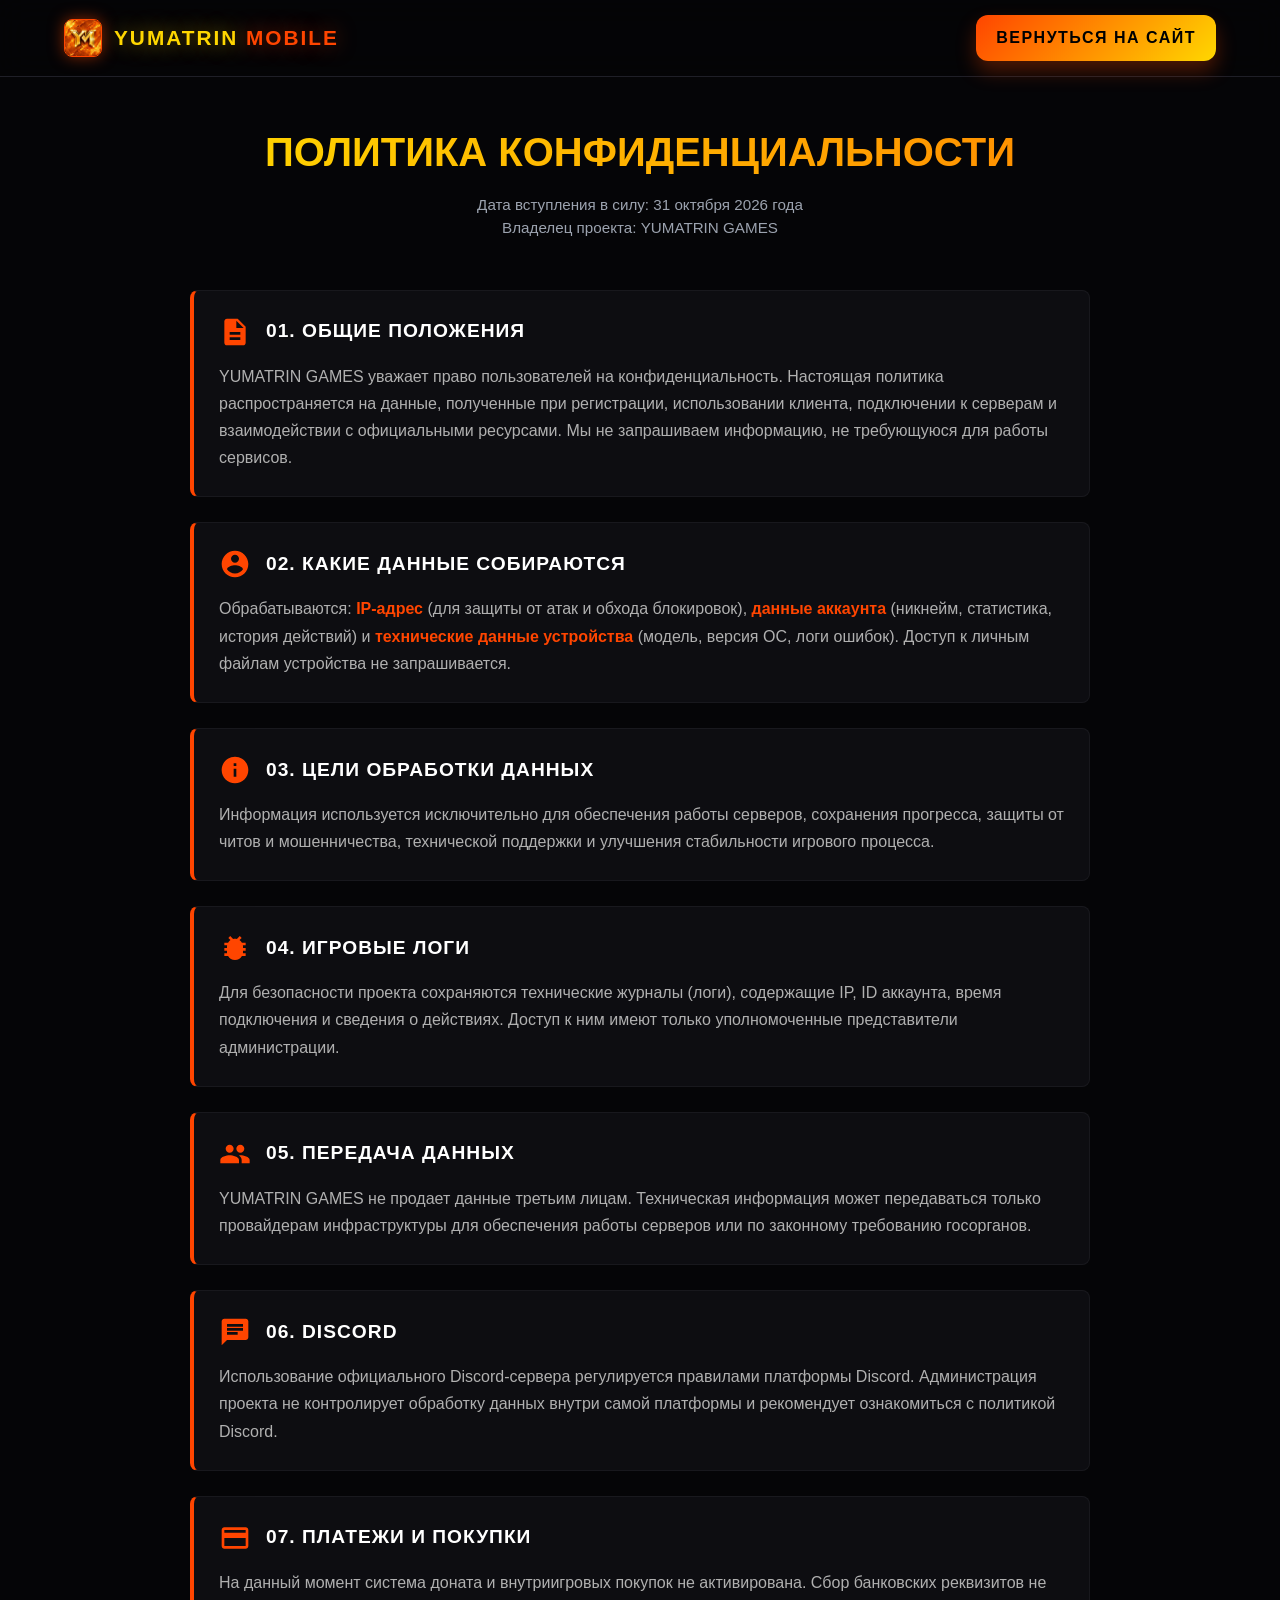
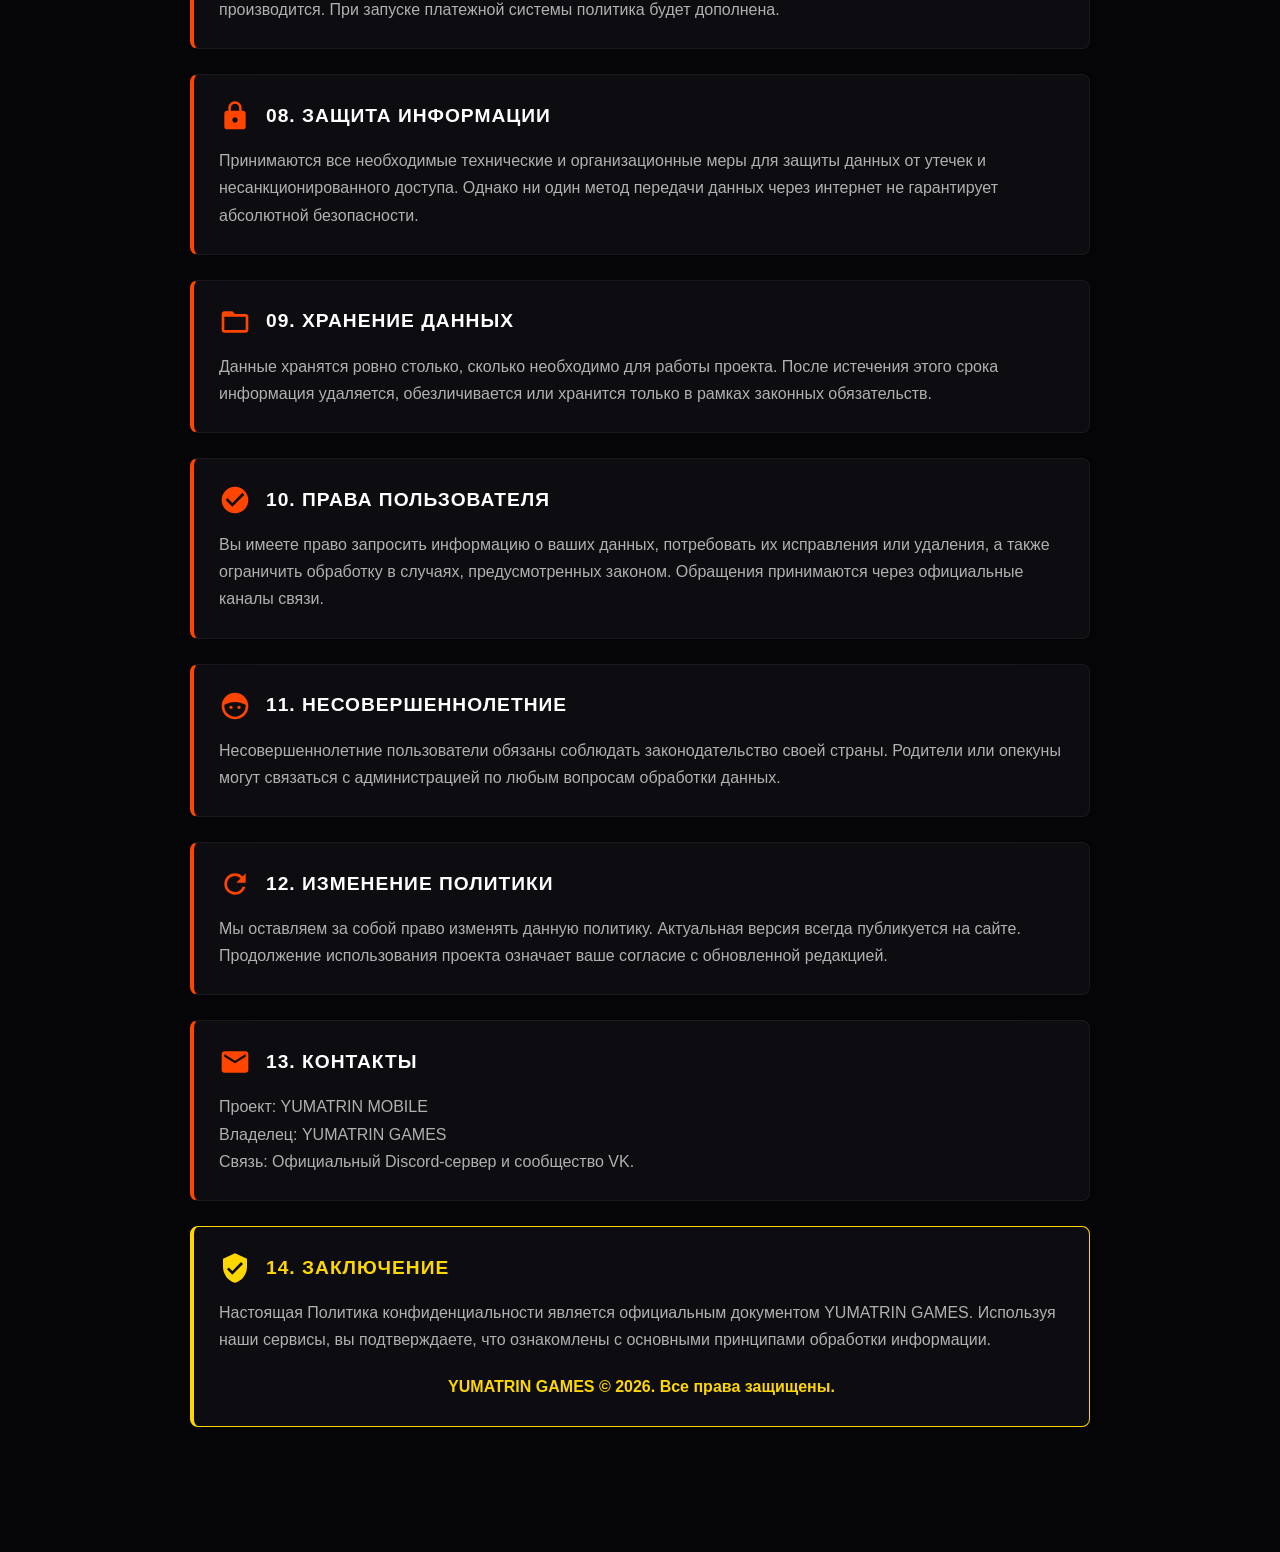
==== policy.html @ 92c10080 "Add files via upload" ====
<!DOCTYPE html>
<html lang="ru" translate="no">
<head>
    <meta charset="UTF-8">
    <meta name="viewport" content="width=device-width, initial-scale=1.0">
    <title>Политика конфиденциальности | YUMATRIN MOBILE</title>
    <link rel="stylesheet" href="style.css">
</head>
<body style="padding-top: 80px;"><header>
    <div class="header-left">
        <div class="logo-container">
            <img src="IMAGE/logo.jpg" alt="YM">
            <span><span class="title-yellow">YUMATRIN</span> <span class="title-orange">MOBILE</span></span>
        </div>
    </div>
    <a href="index.html" class="hero-btn primary" style="padding: 10px 20px; font-size: 1rem; text-decoration: none;">Вернуться на сайт</a>
</header>

<div class="policy-page">
    <div class="policy-container">
    <h1 class="policy-main-title">ПОЛИТИКА КОНФИДЕНЦИАЛЬНОСТИ</h1>
    <p class="policy-subtitle">Дата вступления в силу: 31 октября 2026 года<br>Владелец проекта: YUMATRIN GAMES</p>

<div class="policy-card hover-glow">
    <div class="policy-header">
        <svg viewBox="0 0 24 24"><path d="M14 2H6c-1.1 0-1.99.9-1.99 2L4 20c0 1.1.89 2 1.99 2H18c1.1 0 2-.9 2-2V8l-6-6zm2 16H8v-2h8v2zm0-4H8v-2h8v2zm-3-5V3.5L18.5 9H13z"/></svg>
        <h2>01. ОБЩИЕ ПОЛОЖЕНИЯ</h2>
    </div>
    <p>YUMATRIN GAMES уважает право пользователей на конфиденциальность. Настоящая политика распространяется на данные, полученные при регистрации, использовании клиента, подключении к серверам и взаимодействии с официальными ресурсами. Мы не запрашиваем информацию, не требующуюся для работы сервисов.</p>
</div>

<div class="policy-card hover-glow">
    <div class="policy-header">
        <svg viewBox="0 0 24 24"><path d="M12 2C6.48 2 2 6.48 2 12s4.48 10 10 10 10-4.48 10-10S17.52 2 12 2zm0 3c1.66 0 3 1.34 3 3s-1.34 3-3 3-3-1.34-3-3 1.34-3 3-3zm0 14.2c-2.5 0-4.71-1.28-6-3.22.03-1.99 4-3.08 6-3.08 1.99 0 5.97 1.09 6 3.08-1.29 1.94-3.5 3.22-6 3.22z"/></svg>
        <h2>02. КАКИЕ ДАННЫЕ СОБИРАЮТСЯ</h2>
    </div>
    <p>Обрабатываются: <b>IP-адрес</b> (для защиты от атак и обхода блокировок), <b>данные аккаунта</b> (никнейм, статистика, история действий) и <b>технические данные устройства</b> (модель, версия ОС, логи ошибок). Доступ к личным файлам устройства не запрашивается.</p>
</div>

<div class="policy-card hover-glow">
    <div class="policy-header">
        <svg viewBox="0 0 24 24"><path d="M12 2C6.48 2 2 6.48 2 12s4.48 10 10 10 10-4.48 10-10S17.52 2 12 2zm1 15h-2v-6h2v6zm0-8h-2V7h2v2z"/></svg>
        <h2>03. ЦЕЛИ ОБРАБОТКИ ДАННЫХ</h2>
    </div>
    <p>Информация используется исключительно для обеспечения работы серверов, сохранения прогресса, защиты от читов и мошенничества, технической поддержки и улучшения стабильности игрового процесса.</p>
</div>

<div class="policy-card hover-glow">
    <div class="policy-header">
        <svg viewBox="0 0 24 24"><path d="M20 8h-2.81c-.45-.78-1.07-1.45-1.82-1.96L17 4.41 15.59 3l-2.17 2.17C12.96 5.06 12.49 5 12 5c-.49 0-.96.06-1.41.17L8.41 3 7 4.41l1.62 1.63C7.88 6.55 7.26 7.22 6.81 8H4v2h2.09c-.05.33-.09.66-.09 1v1H4v2h2v1c0 .34.04.67.09 1H4v2h2.81c1.04 1.79 2.97 3 5.19 3s4.15-1.21 5.19-3H20v-2h-2.09c.05-.33.09-.66.09-1v-1h2v-2h-2v-1c0-.34-.04-.67-.09-1H20V8z"/></svg>
        <h2>04. ИГРОВЫЕ ЛОГИ</h2>
    </div>
    <p>Для безопасности проекта сохраняются технические журналы (логи), содержащие IP, ID аккаунта, время подключения и сведения о действиях. Доступ к ним имеют только уполномоченные представители администрации.</p>
</div>

<div class="policy-card hover-glow">
    <div class="policy-header">
        <svg viewBox="0 0 24 24"><path d="M16 11c1.66 0 2.99-1.34 2.99-3S17.66 5 16 5c-1.66 0-3 1.34-3 3s1.34 3 3 3zm-8 0c1.66 0 2.99-1.34 2.99-3S9.66 5 8 5C6.34 5 5 6.34 5 8s1.34 3 3 3zm0 2c-2.33 0-7 1.17-7 3.5V19h14v-2.5c0-2.33-4.67-3.5-7-3.5zm8 0c-.29 0-.62.02-.97.05 1.16.84 1.97 1.97 1.97 3.45V19h6v-2.5c0-2.33-4.67-3.5-7-3.5z"/></svg>
        <h2>05. ПЕРЕДАЧА ДАННЫХ</h2>
    </div>
    <p>YUMATRIN GAMES не продает данные третьим лицам. Техническая информация может передаваться только провайдерам инфраструктуры для обеспечения работы серверов или по законному требованию госорганов.</p>
</div>

<div class="policy-card hover-glow">
    <div class="policy-header">
        <svg viewBox="0 0 24 24"><path d="M20 2H4c-1.1 0-1.99.9-1.99 2L2 22l4-4h14c1.1 0 2-.9 2-2V4c0-1.1-.9-2-2-2zM6 9h12v2H6V9zm8 5H6v-2h8v2zm4-6H6V6h12v2z"/></svg>
        <h2>06. DISCORD</h2>
    </div>
    <p>Использование официального Discord-сервера регулируется правилами платформы Discord. Администрация проекта не контролирует обработку данных внутри самой платформы и рекомендует ознакомиться с политикой Discord.</p>
</div>

<div class="policy-card hover-glow">
    <div class="policy-header">
        <svg viewBox="0 0 24 24"><path d="M20 4H4c-1.11 0-1.99.89-1.99 2L2 18c0 1.11.89 2 2 2h16c1.11 0 2-.89 2-2V6c0-1.11-.89-2-2-2zm0 14H4v-6h16v6zm0-10H4V6h16v2z"/></svg>
        <h2>07. ПЛАТЕЖИ И ПОКУПКИ</h2>
    </div>
    <p>На данный момент система доната и внутриигровых покупок не активирована. Сбор банковских реквизитов не производится. При запуске платежной системы политика будет дополнена.</p>
</div>

<div class="policy-card hover-glow">
    <div class="policy-header">
        <svg viewBox="0 0 24 24"><path d="M18 8h-1V6c0-2.76-2.24-5-5-5S7 3.24 7 6v2H6c-1.1 0-2 .9-2 2v10c0 1.1.9 2 2 2h12c1.1 0 2-.9 2-2V10c0-1.1-.9-2-2-2zm-6 9c-1.1 0-2-.9-2-2s.9-2 2-2 2 .9 2 2-.9 2-2 2zm3.1-9H8.9V6c0-1.71 1.39-3.1 3.1-3.1 1.71 0 3.1 1.39 3.1 3.1v2z"/></svg>
        <h2>08. ЗАЩИТА ИНФОРМАЦИИ</h2>
    </div>
    <p>Принимаются все необходимые технические и организационные меры для защиты данных от утечек и несанкционированного доступа. Однако ни один метод передачи данных через интернет не гарантирует абсолютной безопасности.</p>
</div>

<div class="policy-card hover-glow">
    <div class="policy-header">
        <svg viewBox="0 0 24 24"><path d="M20 6h-8l-2-2H4c-1.1 0-1.99.9-1.99 2L2 18c0 1.1.9 2 2 2h16c1.1 0 2-.9 2-2V8c0-1.1-.9-2-2-2zm0 12H4V8h16v10z"/></svg>
        <h2>09. ХРАНЕНИЕ ДАННЫХ</h2>
    </div>
    <p>Данные хранятся ровно столько, сколько необходимо для работы проекта. После истечения этого срока информация удаляется, обезличивается или хранится только в рамках законных обязательств.</p>
</div>

<div class="policy-card hover-glow">
    <div class="policy-header">
        <svg viewBox="0 0 24 24"><path d="M12 2C6.48 2 2 6.48 2 12s4.48 10 10 10 10-4.48 10-10S17.52 2 12 2zm-2 15l-5-5 1.41-1.41L10 14.17l7.59-7.59L19 8l-9 9z"/></svg>
        <h2>10. ПРАВА ПОЛЬЗОВАТЕЛЯ</h2>
    </div>
    <p>Вы имеете право запросить информацию о ваших данных, потребовать их исправления или удаления, а также ограничить обработку в случаях, предусмотренных законом. Обращения принимаются через официальные каналы связи.</p>
</div>

<div class="policy-card hover-glow">
    <div class="policy-header">
        <svg viewBox="0 0 24 24"><path d="M9 11.75c-.69 0-1.25.56-1.25 1.25s.56 1.25 1.25 1.25 1.25-.56 1.25-1.25-.56-1.25-1.25-1.25zm6 0c-.69 0-1.25.56-1.25 1.25s.56 1.25 1.25 1.25 1.25-.56 1.25-1.25-.56-1.25-1.25-1.25zM12 2C6.48 2 2 6.48 2 12s4.48 10 10 10 10-4.48 10-10S17.52 2 12 2zm0 18c-4.41 0-8-3.59-8-8 0-.29.02-.58.05-.86C6.36 9.99 9.15 9 12 9s5.64.99 7.95 2.14c.03.28.05.57.05.86 0 4.41-3.59 8-8 8z"/></svg>
        <h2>11. НЕСОВЕРШЕННОЛЕТНИЕ</h2>
    </div>
    <p>Несовершеннолетние пользователи обязаны соблюдать законодательство своей страны. Родители или опекуны могут связаться с администрацией по любым вопросам обработки данных.</p>
</div>

<div class="policy-card hover-glow">
    <div class="policy-header">
        <svg viewBox="0 0 24 24"><path d="M17.65 6.35C16.2 4.9 14.21 4 12 4c-4.42 0-7.99 3.58-7.99 8s3.57 8 7.99 8c3.73 0 6.84-2.55 7.73-6h-2.08c-.82 2.33-3.04 4-5.65 4-3.31 0-6-2.69-6-6s2.69-6 6-6c1.66 0 3.14.69 4.22 1.78L13 11h7V4l-2.35 2.35z"/></svg>
        <h2>12. ИЗМЕНЕНИЕ ПОЛИТИКИ</h2>
    </div>
    <p>Мы оставляем за собой право изменять данную политику. Актуальная версия всегда публикуется на сайте. Продолжение использования проекта означает ваше согласие с обновленной редакцией.</p>
</div>

<div class="policy-card hover-glow">
    <div class="policy-header">
        <svg viewBox="0 0 24 24"><path d="M20 4H4c-1.1 0-1.99.9-1.99 2L2 18c0 1.1.9 2 2 2h16c1.1 0 2-.9 2-2V6c0-1.1-.9-2-2-2zm0 4l-8 5-8-5V6l8 5 8-5v2z"/></svg>
        <h2>13. КОНТАКТЫ</h2>
    </div>
    <p>Проект: YUMATRIN MOBILE<br>Владелец: YUMATRIN GAMES<br>Связь: Официальный Discord-сервер и сообщество VK.</p>
</div>

<div class="policy-card hover-glow" style="border-color: var(--gold);">
    <div class="policy-header">
        <svg viewBox="0 0 24 24" style="fill: var(--gold);"><path d="M12 1L3 5v6c0 5.55 3.84 10.74 9 12 5.16-1.26 9-6.45 9-12V5l-9-4zm-2 16l-4-4 1.41-1.41L10 14.17l6.59-6.59L18 9l-8 8z"/></svg>
        <h2 style="color: var(--gold);">14. ЗАКЛЮЧЕНИЕ</h2>
    </div>
    <p>Настоящая Политика конфиденциальности является официальным документом YUMATRIN GAMES. Используя наши сервисы, вы подтверждаете, что ознакомлены с основными принципами обработки информации.</p>
    <p style="text-align: center; margin-top: 20px; font-weight: bold; color: var(--gold);">YUMATRIN GAMES © 2026. Все права защищены.</p>
</div>
</div></div>

<script src="script.js"></script>
</body>
</html>
---- style.css ----
:root {
    --bg: #050507; --bg-card: #0e0e13; --text: #ffffff; --text-muted: #9ca3af;
    --accent: #ff4500; --gold: #ffd700; --border: #1f1f27;
    --c-gov: #ffea00; --c-fsb: #b0bec5; --c-mvd: #2979ff; --c-vch: #4caf50;
    --c-mz: #ff1744; --c-smi: #ff9100; --c-malina: #f50057; --c-kurgan: #00e676;
    --c-talnov: #00b0ff; --c-sormovo: #5c6bc0; --c-estate-apt: #00e5ff;
    --c-estate-eco: #00e676; --c-estate-mid: #ff9100; --c-estate-elite: #ff1744;
    --c-trans-eco: #00e676; --c-trans-mid: #ff9100; --c-trans-premium: #ff1744;
    --c-biz: #00bcd4;
}

*{ margin: 0; padding: 0; box-sizing: border-box; font-family: 'Segoe UI', Arial, sans-serif; scroll-behavior: smooth; user-select: none; -webkit-touch-callout: none; }

body {
    background-color: var(--bg);
    color: var(--text);
    line-height: 1.6;
    overflow-x: hidden;
    background-image: linear-gradient(rgba(5, 5, 7, 0.6), rgba(5, 5, 7, 0.85)), url('IMAGE/bg-main.jpg');
    background-size: cover;
    background-position: center;
    background-attachment: fixed;
    background-repeat: no-repeat;
    min-height: 100vh;
}

/* --- ЭФФЕКТЫ --- */
#effects-container { position: fixed; top: 0; left: 0; width: 100%; height: 100%; pointer-events: none; z-index: -1; overflow: hidden; }
.falling-leaf { position: absolute; color: #d35400; font-size: 20px; opacity: 0; animation: fall linear forwards; }
.fire-spark { position: absolute; width: 4px; height: 4px; background: #ff4500; border-radius: 50%; box-shadow: 0 0 10px #ff4500, 0 0 20px #ff8c00; opacity: 0; animation: spark-rise linear forwards; }
.twinkling-star { position: absolute; width: 2px; height: 2px; background: #ffd700; border-radius: 50%; box-shadow: 0 0 8px #ffd700; opacity: 0; animation: twinkle ease-in-out infinite; }

@keyframes fall { 0% { transform: translateY(-10vh) rotate(0deg); opacity: 0; } 10% { opacity: 0.8; } 90% { opacity: 0.8; } 100% { transform: translateY(110vh) rotate(360deg); opacity: 0; } }
@keyframes spark-rise { 0% { transform: translateY(0) scale(1); opacity: 0; } 20% { opacity: 1; } 100% { transform: translateY(-100px) scale(0); opacity: 0; } }
@keyframes twinkle { 0%, 100% { opacity: 0; transform: scale(0.5); } 50% { opacity: 1; transform: scale(1.5); } }

/* --- ШАПКА --- */
header { position: fixed; top: 0; width: 100%; padding: 15px 5%; display: flex; justify-content: space-between; align-items: center; background: rgba(5, 5, 7, 0.85); backdrop-filter: blur(15px); border-bottom: 1px solid var(--border); z-index: 1000; }
.header-left { display: flex; align-items: center; gap: 20px; }
.burger-menu { cursor: pointer; display: flex; flex-direction: column; gap: 6px; z-index: 1001; padding: 12px; background: rgba(255,255,255,0.03); border-radius: 8px; border: 1px solid transparent; transition: all 0.4s ease; }
.burger-menu:hover { background: rgba(255, 215, 0, 0.1); border-color: var(--gold); box-shadow: 0 0 15px rgba(255,215,0,0.3); }
.burger-menu span { display: block; width: 28px; height: 3px; background: linear-gradient(90deg, var(--gold), var(--accent)); border-radius: 3px; transition: 0.4s ease; box-shadow: 0 0 8px rgba(255, 215, 0, 0.5); }
.burger-menu:hover span { background: #fff; box-shadow: 0 0 12px var(--gold); transform: scaleX(1.1); }
.logo-container { display: flex; align-items: center; gap: 12px; font-size: 1.3rem; font-weight: 900; letter-spacing: 2px; text-transform: uppercase; text-decoration: none; }
.logo-container img { width: 38px; height: 38px; border-radius: 8px; border: 1px solid var(--accent); box-shadow: 0 0 15px rgba(255, 69, 0, 0.5); object-fit: cover; }
.title-yellow { color: var(--gold); text-shadow: 0 0 20px rgba(255, 215, 0, 0.5); }
.title-orange { color: var(--accent); text-shadow: 0 0 20px rgba(255, 69, 0, 0.5); }

/* --- БОКОВОЕ МЕНЮ --- */
.nav-menu { position: fixed; top: 0; left: -320px; width: 320px; height: 100vh; background: #08080b; border-right: 1px solid var(--border); display: flex; flex-direction: column; padding: 100px 30px; gap: 15px; transition: left 0.4s cubic-bezier(0.4, 0, 0.2, 1); z-index: 999; box-shadow: 10px 0 50px rgba(0,0,0,0.9); }
.nav-menu.active { left: 0; }
.nav-menu a { color: var(--text); text-decoration: none; font-size: 1.1rem; font-weight: 600; transition: all 0.3s ease; display: block; padding: 15px 20px; border-radius: 10px; border: 1px solid var(--border); text-transform: uppercase; letter-spacing: 1px; cursor: pointer; background: rgba(255,255,255,0.02); position: relative; overflow: hidden; }
.nav-menu a:nth-child(1):hover { color: #000; background: var(--gold); border-color: var(--gold); box-shadow: 0 5px 15px rgba(255, 215, 0, 0.3); transform: translateX(5px); }
.nav-menu a:nth-child(2):hover { color: #000; background: #00d2ff; border-color: #00d2ff; box-shadow: 0 5px 15px rgba(0, 210, 255, 0.3); transform: translateX(5px); }
.nav-menu a:nth-child(3):hover { color: #000; background: #00e676; border-color: #00e676; box-shadow: 0 5px 15px rgba(0, 230, 118, 0.3); transform: translateX(5px); }
.menu-donate-btn { display: flex !important; align-items: center; justify-content: space-between; border-left: 3px solid var(--gold) !important; background: linear-gradient(90deg, rgba(255,215,0,0.05) 0%, rgba(255,255,255,0.02) 100%) !important; }
.nav-menu a:nth-child(4):hover { color: #fff; background: rgba(255, 215, 0, 0.15); border-color: var(--gold); box-shadow: 0 0 20px rgba(255, 215, 0, 0.4); transform: translateX(5px); }
.menu-x2-badge { background: linear-gradient(45deg, #ff0055, #ff4500); color: #fff; font-size: 0.75rem; font-weight: 900; padding: 4px 10px; border-radius: 6px; letter-spacing: 1px; box-shadow: 0 0 10px rgba(255,0,85,0.5); animation: pulseBadge 2s infinite; }
.nav-menu a:nth-child(5):hover { color: #000; background: #ff9100; border-color: #ff9100; box-shadow: 0 5px 15px rgba(255, 145, 0, 0.3); transform: translateX(5px); }
.nav-menu a:nth-child(6):hover { color: #fff; background: #ff0055; border-color: #ff0055; box-shadow: 0 0 20px rgba(255, 0, 85, 0.5); transform: translateX(5px); }

/* --- ГЛАВНЫЙ ЭКРАН --- */
.hero { min-height: 100vh; display: flex; flex-direction: column; justify-content: center; align-items: center; text-align: center; padding: 120px 20px 60px; position: relative; background: radial-gradient(circle at 50% 50%, rgba(255, 69, 0, 0.15) 0%, transparent 60%); animation: bgPulse 10s infinite alternate; }
.hero h1 { font-size: 5rem; font-weight: 900; text-transform: uppercase; letter-spacing: 4px; margin-bottom: 20px; line-height: 1.1; animation: fadeInDown 1s ease-out; }
.hero-buttons { display: flex; gap: 25px; margin-top: 30px; animation: fadeInUp 1s ease-out 0.3s both; position: relative; z-index: 10; }
.hero-btn { padding: 18px 50px; font-size: 1.2rem; font-weight: 900; border-radius: 12px; text-decoration: none; transition: all 0.4s cubic-bezier(0.175, 0.885, 0.32, 1.275); cursor: pointer; border: none; text-transform: uppercase; letter-spacing: 1.5px; position: relative; overflow: hidden; }
.hero-btn::before { content: ''; position: absolute; top: 0; left: -100%; width: 50%; height: 100%; background: linear-gradient(to right, rgba(255,255,255,0) 0%, rgba(255,255,255,0.3) 50%, rgba(255,255,255,0) 100%); transform: skewX(-25deg); transition: 0.7s; }
.hero-btn:hover::before { left: 150%; }
.hero-btn.primary { background: linear-gradient(135deg, var(--accent), var(--gold)); color: #000; box-shadow: 0 10px 20px rgba(255, 69, 0, 0.3); }
.hero-btn.primary:hover { transform: translateY(-5px) scale(1.05); box-shadow: 0 15px 30px rgba(255, 69, 0, 0.5); color: #fff; }
.hero-btn.secondary { background: rgba(255,255,255,0.03); color: #fff; border: 2px solid rgba(255,255,255,0.1); }
.hero-btn.secondary:hover { border-color: var(--gold); color: var(--gold); transform: translateY(-5px) scale(1.05); }

/* --- СЕКЦИИ --- */
.section-title { font-size: 2.5rem; margin-bottom: 10px; text-transform: uppercase; font-weight: 900; letter-spacing: 2px; text-align: center; }
.section-subtitle { color: var(--text-muted); margin-bottom: 50px; font-size: 1.1rem; text-align: center; }
.servers-section { padding: 80px 20px; background: #08080a; }
.servers-grid { display: flex; justify-content: center; max-width: 1000px; margin: 0 auto; }
.server-card { background: linear-gradient(180deg, rgba(14,14,19,1) 0%, rgba(20,10,5,1) 100%); border: 1px solid rgba(255, 69, 0, 0.3); padding: 40px; border-radius: 20px; width: 100%; max-width: 500px; position: relative; transition: 0.4s ease; box-shadow: 0 0 30px rgba(255, 69, 0, 0.1) inset, 0 15px 40px rgba(0,0,0,0.5); }
.server-card::after { content: ""; position: absolute; top: -2px; left: -2px; right: -2px; bottom: -2px; background: linear-gradient(45deg, transparent, var(--accent), var(--gold), transparent); z-index: -1; border-radius: 22px; opacity: 0.3; animation: borderGlow 4s linear infinite; background-size: 200% 200%; }
.server-card:hover { transform: translateY(-10px) scale(1.02); box-shadow: 0 25px 60px rgba(255, 69, 0, 0.3); border-color: var(--gold); }
.server-name { font-size: 1.5rem; font-weight: 900; margin-bottom: 25px; color: var(--text); display: flex; justify-content: space-between; align-items: center; }
.server-name span { font-size: 0.8rem; color: #ff4500; background: rgba(255,69,0,0.15); padding: 6px 15px; border-radius: 20px; border: 1px solid rgba(255,69,0,0.5); letter-spacing: 1px; font-weight: 900; text-transform: uppercase; animation: pulseText 2s infinite; }
.server-bar-bg { width: 100%; height: 12px; background: #000; border-radius: 6px; margin-bottom: 15px; border: 1px solid #222; overflow: hidden; position: relative; box-shadow: inset 0 2px 5px rgba(0,0,0,0.8); }
.server-bar-fill { height: 100%; background: linear-gradient(90deg, #ff4500, #ffd700); border-radius: 6px; box-shadow: 0 0 10px rgba(255, 215, 0, 0.5); animation: loadingBar 2.5s linear infinite; }
.server-status { display: flex; justify-content: space-between; font-size: 0.95rem; font-weight: bold; color: var(--text-muted); margin-bottom: 25px; }
.server-note { font-size: 0.95rem; color: #d1d5db; border-top: 1px solid var(--border); padding-top: 25px; text-align: center; line-height: 1.8; }
.btn-register { display: block; width: 100%; padding: 15px; margin-top: 20px; background: transparent; color: var(--gold); font-weight: 900; text-transform: uppercase; letter-spacing: 2px; border: 2px solid var(--gold); border-radius: 10px; cursor: pointer; transition: 0.4s ease; position: relative; overflow: hidden; z-index: 1; }
.btn-register::before { content: ''; position: absolute; top: 0; left: -100%; width: 100%; height: 100%; background: linear-gradient(90deg, transparent, rgba(255,215,0,0.4), transparent); transition: 0.5s; z-index: -1; }
.btn-register:hover::before { left: 100%; }
.btn-register:hover { background: var(--gold); color: #000; box-shadow: 0 0 30px rgba(255,215,0,0.6); transform: translateY(-2px) scale(1.02); }
.btn-register:active { transform: translateY(2px) scale(0.98); }

.download-section { padding: 80px 20px; background: var(--bg); }
.platforms-grid { display: grid; grid-template-columns: repeat(3, 1fr); gap: 20px; max-width: 1100px; margin: 0 auto; }
.platform-card { background: var(--bg-card); border: 1px solid var(--border); border-radius: 18px; padding: 30px 25px; cursor: pointer; transition: all 0.4s cubic-bezier(0.175, 0.885, 0.32, 1.275); display: flex; align-items: center; gap: 20px; position: relative; overflow: hidden; box-shadow: 0 10px 20px rgba(0,0,0,0.2); }
.platform-card::before { content: ''; position: absolute; top: 0; left: -150%; width: 50%; height: 100%; background: linear-gradient(to right, rgba(255,255,255,0) 0%, rgba(255,255,255,0.15) 50%, rgba(255,255,255,0) 100%); transform: skewX(-25deg); transition: 0.7s; z-index: 0; }
.platform-card:hover::before { left: 150%; }
.platform-card:hover { transform: translateY(-8px) scale(1.03); background: #15151a; }
.platform-card img { transition: all 0.4s cubic-bezier(0.175, 0.885, 0.32, 1.275); z-index: 1; }
.platform-text { z-index: 1; }
.platform-name { font-size: 1.3rem; font-weight: 900; letter-spacing: 1px; transition: 0.3s; }
.platform-desc { font-size: 0.85rem; color: var(--text-muted); transition: 0.3s; }
.platform-card.google-play:hover { border-color: #ff3b30; box-shadow: 0 15px 35px rgba(255, 59, 48, 0.4), inset 0 0 15px rgba(255, 59, 48, 0.1); }
.platform-card.google-play:hover img { transform: scale(1.2) rotate(-10deg); filter: drop-shadow(0 0 15px #ff3b30); }
.platform-card.google-play:hover .platform-name { color: #ff3b30; }
.platform-card.google-play:hover .platform-desc { color: #ff8a80; }
.platform-card.android:hover { border-color: #3DDC84; box-shadow: 0 15px 35px rgba(61, 220, 132, 0.4), inset 0 0 15px rgba(61, 220, 132, 0.1); }
.platform-card.android:hover img { transform: scale(1.2) rotate(10deg); filter: drop-shadow(0 0 15px #3DDC84); }
.platform-card.android:hover .platform-name { color: #3DDC84; }
.platform-card.android:hover .platform-desc { color: #a5d6a7; }
.platform-card.apple:hover { border-color: #ffffff; box-shadow: 0 15px 35px rgba(255, 255, 255, 0.3), inset 0 0 15px rgba(255, 255, 255, 0.1); }
.platform-card.apple:hover img { transform: scale(1.2) rotate(-10deg); filter: drop-shadow(0 0 15px #ffffff); }
.platform-card.apple:hover .platform-name { color: #ffffff; }
.platform-card.apple:hover .platform-desc { color: #e0e0e0; }
.platform-card.rustore:hover { border-color: #0077FF; box-shadow: 0 15px 35px rgba(0, 119, 255, 0.4), inset 0 0 15px rgba(0, 119, 255, 0.1); }
.platform-card.rustore:hover img { transform: scale(1.2) rotate(10deg); filter: drop-shadow(0 0 15px #0077FF); }
.platform-card.rustore:hover .platform-name { color: #0077FF; }
.platform-card.rustore:hover .platform-desc { color: #82b1ff; }
.platform-card.windows:hover { border-color: #00A4EF; box-shadow: 0 15px 35px rgba(0, 164, 239, 0.4), inset 0 0 15px rgba(0, 164, 239, 0.1); }
.platform-card.windows:hover img { transform: scale(1.2) rotate(-10deg); filter: drop-shadow(0 0 15px #00A4EF); }
.platform-card.windows:hover .platform-name { color: #00A4EF; }
.platform-card.windows:hover .platform-desc { color: #80d8ff; }
.platform-card.macos:hover { border-color: #ffffff; box-shadow: 0 15px 35px rgba(255, 255, 255, 0.3), inset 0 0 15px rgba(255, 255, 255, 0.1); }
.platform-card.macos:hover img { transform: scale(1.2) rotate(-10deg); filter: drop-shadow(0 0 15px #ffffff); }
.platform-card.macos:hover .platform-name { color: #ffffff; }
.platform-card.macos:hover .platform-desc { color: #e0e0e0; }

.socials-wrapper { padding: 80px 20px; background: #08080a; max-width: 1200px; margin: 0 auto; }
.social-group h3 { font-size: 1.4rem; margin-bottom: 25px; text-align: center; color: var(--text-muted); text-transform: uppercase; letter-spacing: 2px; font-weight: 700; }
.social-grid { display: flex; justify-content: center; gap: 20px; flex-wrap: wrap; }
.social-card { background: var(--bg-card); border: 1px solid var(--border); padding: 15px 25px; border-radius: 50px; display: flex; align-items: center; gap: 15px; text-decoration: none; color: var(--text); font-weight: 700; font-size: 1.05rem; transition: all 0.4s cubic-bezier(0.175, 0.885, 0.32, 1.275); min-width: 180px; justify-content: center; box-shadow: 0 5px 15px rgba(0,0,0,0.3); }
.social-card svg { width: 24px; height: 24px; fill: currentColor; transition: all 0.4s ease; background: rgba(255,255,255,0.1); border-radius: 50%; padding: 8px; box-sizing: content-box; }
.social-card:hover { transform: translateY(-10px) scale(1.05); background: #15151a; box-shadow: 0 15px 30px rgba(0, 0, 0, 0.5); }
.social-card.yt:hover { border-color: #ff0000; color: #ff0000; box-shadow: 0 15px 30px rgba(255, 0, 0, 0.4); }
.social-card.yt:hover svg { background: #ff0000; fill: #fff; transform: rotate(15deg) scale(1.1); }
.social-card.tt:hover { border-color: #00f2fe; color: #00f2fe; box-shadow: 0 15px 30px rgba(0, 242, 254, 0.4); }
.social-card.tt:hover svg { background: #00f2fe; fill: #000; transform: rotate(-15deg) scale(1.1); }
.social-card.ds:hover { border-color: #5865F2; color: #5865F2; box-shadow: 0 15px 30px rgba(88, 101, 242, 0.4); }
.social-card.ds:hover svg { background: #5865F2; fill: #fff; transform: rotate(15deg) scale(1.1); }
.social-card.vk:hover { border-color: #0077FF; color: #0077FF; box-shadow: 0 15px 30px rgba(0, 119, 255, 0.4); }
.social-card.vk:hover svg { background: #0077FF; fill: #fff; transform: rotate(-15deg) scale(1.1); }
.social-card.tg:hover { border-color: #229ED9; color: #229ED9; box-shadow: 0 15px 30px rgba(34, 158, 217, 0.4); }
.social-card.tg:hover svg { background: #229ED9; fill: #fff; transform: rotate(15deg) scale(1.1); }

footer { background: #030304; padding: 80px 20px 30px; border-top: 1px solid var(--border); position: relative; }
footer::before { content: ""; position: absolute; top: 0; left: 0; width: 100%; height: 2px; background: linear-gradient(90deg, transparent, var(--accent), var(--gold), transparent); opacity: 0.5; }
.footer-container { max-width: 1200px; margin: 0 auto; display: grid; grid-template-columns: 2fr 1fr 1fr; gap: 50px; margin-bottom: 50px; }
.footer-col-main { display: flex; flex-direction: column; gap: 15px; }
.footer-col-main .logo-container { justify-content: flex-start; margin-bottom: 10px; animation: float-footer 4s ease-in-out infinite; }
.footer-col-main p { color: #d1d5db; font-size: 1.05rem; line-height: 1.8; max-width: 350px; font-weight: 600; background: linear-gradient(90deg, #9ca3af, #ffffff, #ffd700, #ff4500, #9ca3af); background-size: 300% 100%; -webkit-background-clip: text; -webkit-text-fill-color: transparent; animation: textShimmer 4s linear infinite, float 5s ease-in-out infinite; }
.footer-col h4 { color: var(--text); font-size: 1.1rem; text-transform: uppercase; letter-spacing: 1.5px; margin-bottom: 25px; font-weight: 800; padding-bottom: 10px; display: inline-block; animation: text-glow 3s infinite alternate; }
.footer-col a { display: block; color: var(--text-muted); text-decoration: none; font-size: 0.95rem; padding: 12px 20px; margin-bottom: 12px; border-radius: 8px; border: 1px solid var(--border); transition: all 0.4s ease; cursor: pointer; background: rgba(255,255,255,0.02); position: relative; overflow: hidden; }
.footer-col a::before { content: ''; position: absolute; top: 0; left: -100%; width: 50%; height: 100%; background: linear-gradient(to right, transparent, rgba(255,255,255,0.1), transparent); transform: skewX(-25deg); transition: 0.5s; }
.footer-col a:hover::before { left: 150%; }
.footer-col a:nth-child(2):hover { color: #000; background: var(--gold); border-color: var(--gold); box-shadow: 0 5px 15px rgba(255,215,0,0.4); transform: translateX(10px); }
.footer-col a:nth-child(3):hover { color: #000; background: #00d2ff; border-color: #00d2ff; box-shadow: 0 5px 15px rgba(0,210,255,0.4); transform: translateX(10px); }
.footer-col a:nth-child(4):hover { color: #fff; background: #b620e0; border-color: #b620e0; box-shadow: 0 5px 15px rgba(182,32,224,0.4); transform: translateX(10px); }
.footer-col:last-of-type a:nth-child(2):hover { color: #fff; background: #5c6bc0; border-color: #5c6bc0; box-shadow: 0 5px 15px rgba(92,107,192,0.4); transform: translateX(10px); }
.footer-col:last-of-type a:nth-child(3):hover { color: #000; background: #00e676; border-color: #00e676; box-shadow: 0 5px 15px rgba(0,230,118,0.4); transform: translateX(10px); }
.copyright { text-align: center; color: #555; font-size: 0.85rem; padding-top: 25px; border-top: 1px solid #111; letter-spacing: 1px; margin-top: 40px; }

/* =========================================
   ДОНАТ
   ========================================= */
.donate-page {
    background-image: linear-gradient(rgba(5, 5, 7, 0.85), rgba(5, 5, 7, 0.95)), url('IMAGE/bg-main.jpg');
    background-size: cover;
    background-position: center;
    background-attachment: fixed;
    background-repeat: no-repeat;
    min-height: 100vh;
    display: none;
    opacity: 0;
    transition: opacity 0.3s ease;
    z-index: 2000;
    position: fixed;
    top: 0; left: 0; width: 100%; height: 100%;
    overflow-y: auto;
    padding-bottom: 20px;
}
.donate-page.active { display: flex; flex-direction: column; align-items: center; opacity: 1; }

.donate-hero { padding: 30px 20px 10px; text-align: center; }
.donate-hero p { color: var(--text-muted); font-size: 1rem; margin: 0; }
.donate-badge-top { display: inline-block; background: rgba(255, 69, 0, 0.1); border: 1px solid var(--accent); color: var(--accent); padding: 6px 20px; border-radius: 30px; font-weight: bold; margin-bottom: 10px; letter-spacing: 1px; text-transform: uppercase; font-size: 0.85rem; box-shadow: 0 0 15px rgba(255, 69, 0, 0.3); }

.donate-choice-grid { display: flex; justify-content: center; align-items: stretch; gap: 30px; max-width: 1000px; width: 100%; margin: 10px auto 20px; padding: 0 20px; flex-wrap: wrap; }

.donate-choice-card { background: #0b0b0f; border: 1px solid rgba(255, 215, 0, 0.2); border-radius: 20px; padding: 0; text-align: center; cursor: pointer; transition: all 0.4s cubic-bezier(0.175, 0.885, 0.32, 1.275); flex: 1 1 320px; max-width: 380px; position: relative; overflow: hidden; display: flex; flex-direction: column; box-shadow: 0 10px 40px rgba(0,0,0,0.6); }
.donate-choice-card:hover { transform: translateY(-10px) scale(1.02); border-color: var(--gold); box-shadow: 0 20px 50px rgba(255, 215, 0, 0.2); }

.choice-img-wrapper { width: 100%; height: 520px; position: relative; overflow: hidden; flex-shrink: 0; }
.choice-img-wrapper img { width: 100%; height: 100%; object-fit: cover; object-position: center top; transition: transform 0.6s ease; }
.donate-choice-card:hover .choice-img-wrapper img { transform: scale(1.08); }

.donate-choice-card h3 { font-size: 1.5rem; color: var(--gold); margin: 15px 0 5px 0; font-weight: 900; text-transform: uppercase; letter-spacing: 1px; text-shadow: 0 0 10px rgba(255, 215, 0, 0.3); padding: 0 15px; }
.donate-choice-card p { color: var(--text-muted); font-size: 0.95rem; margin-bottom: 20px; padding: 0 15px; }

.hover-emoji { position: absolute; top: 15px; right: 15px; font-size: 2.5rem; opacity: 0; transform: translateY(20px) scale(0.5); transition: all 0.5s ease; pointer-events: none; z-index: 10; filter: drop-shadow(0 0 10px rgba(0,0,0,0.8)); }
.donate-choice-card:hover .hover-emoji { opacity: 1; transform: translateY(0) scale(1.2) rotate(10deg); }

.donate-back-bottom { text-align: center; margin-bottom: 20px; }
.btn-close-page { 
    background: linear-gradient(90deg, #ff0055, #ff4500); 
    color: #fff; 
    font-size: 1rem; 
    padding: 12px 30px; 
    border-radius: 50px; 
    cursor: pointer; 
    transition: all 0.3s ease; 
    font-weight: 900; 
    text-transform: uppercase; 
    letter-spacing: 1px; 
    border: none; 
    box-shadow: 0 5px 15px rgba(255,0,85,0.4); 
}
.btn-close-page:hover { 
    transform: translateY(-3px) scale(1.05); 
    box-shadow: 0 10px 30px rgba(255,0,85,0.6); 
    background: linear-gradient(90deg, #ff4500, #ff0055); 
}

/* =========================================
   МОДАЛКИ
   ========================================= */
.modal-overlay { position: fixed; top: 0; left: 0; width: 100%; height: 100%; background: rgba(0, 0, 0, 0.95); backdrop-filter: blur(5px); display: flex; justify-content: center; align-items: center; z-index: 3000; opacity: 0; pointer-events: none; transition: 0.3s ease; }
.modal-overlay.active { opacity: 1; pointer-events: all; }
.modal-content { background: linear-gradient(180deg, #0e0e13 0%, #050507 100%); border: 1px solid rgba(255,215,0,0.2); box-shadow: 0 0 50px rgba(255,215,0,0.1); border-radius: 20px; padding: 40px; max-width: 500px; width: 95%; position: relative; max-height: 90vh; overflow-y: auto; transform: translateY(20px); transition: 0.3s ease; }
.modal-overlay.active .modal-content { transform: translateY(0); }
.modal-content::before { content: ""; position: absolute; top: 0; left: 0; width: 100%; height: 4px; background: linear-gradient(90deg, var(--accent), var(--gold)); border-radius: 16px 16px 0 0; }
.modal-content h3 { font-size: 2rem; margin-bottom: 25px; color: var(--gold); text-transform: uppercase; text-align: center; letter-spacing: 1px; }
.close-btn { position: absolute; top: 20px; right: 25px; font-size: 2rem; color: var(--text-muted); cursor: pointer; transition: 0.3s; line-height: 1; }
.close-btn:hover { color: var(--accent); transform: rotate(90deg); }
.checkout-form { display: flex; flex-direction: column; gap: 15px; }
.checkout-label { color: var(--text-muted); font-size: 0.9rem; font-weight: bold; margin-bottom: -10px; }
.checkout-input { width: 100%; padding: 15px; background: rgba(0,0,0,0.5); border: 1px solid #333; border-radius: 8px; color: #fff; font-weight: bold; letter-spacing: 1px; font-size: 1rem; outline: none; transition: 0.3s; }
.checkout-input:focus { border-color: var(--gold); box-shadow: 0 0 15px rgba(255, 215, 0, 0.3); outline: none; }
.checkout-checkbox { display: flex; align-items: flex-start; gap: 10px; color: var(--text-muted); font-size: 0.85rem; margin-top: 10px; cursor: pointer; }
.checkout-checkbox input { width: 18px; height: 18px; margin-top: 3px; cursor: pointer; accent-color: var(--gold); }
.checkout-checkbox a { color: var(--gold); text-decoration: underline; }
.modal-btn { display: block; width: 100%; background: linear-gradient(90deg, #ff4500, #ffd700); color: #000; border: none; padding: 16px; border-radius: 10px; font-size: 1.2rem; font-weight: 900; cursor: pointer; margin-top: 15px; text-transform: uppercase; transition: 0.3s; }
.modal-btn:hover { transform: translateY(-2px) scale(1.02); box-shadow: 0 10px 20px rgba(255, 69, 0, 0.3); }
.modal-btn:active { transform: translateY(2px) scale(0.98); }
.fake-captcha { display: flex; align-items: center; justify-content: space-between; background: #fff; padding: 10px 15px; border-radius: 5px; margin-top: 10px; color: #000; cursor: pointer; }
.fake-captcha-left { display: flex; align-items: center; gap: 10px; font-weight: bold; }
.fake-captcha-left input { width: 20px; height: 20px; cursor: pointer; accent-color: var(--gold); }
.fake-captcha-right { font-size: 0.7rem; color: #555; text-align: center; line-height: 1.2; }
.fake-captcha-right strong { display: block; color: #4285f4; font-size: 0.9rem; }

/* =========================================
   СТРАНИЦА "МИР ИГРЫ" (about.html)
   ========================================= */
.world-page { max-width: 1200px; margin: 0 auto; padding: 40px 20px; }
.world-container { display: flex; gap: 30px; }
.world-sidebar { width: 280px; display: flex; flex-direction: column; gap: 8px; flex-shrink: 0; }
.world-tab { display: flex; align-items: center; gap: 15px; background: rgba(255,255,255,0.03); color: var(--text-muted); padding: 15px 20px; border: 1px solid transparent; border-radius: 10px; cursor: pointer; font-weight: 700; font-size: 0.95rem; text-align: left; transition: 0.3s; }
.world-tab:hover { background: rgba(255,255,255,0.06); color: #fff; }
.world-tab.active { background: rgba(255, 255, 255, 0.05); border-color: #333; color: #fff; }
.tab-icon { width: 20px; height: 20px; fill: currentColor; }
.world-tab[data-color="main"].active { border-color: #ffd700; color: #ffd700; background: rgba(255, 215, 0, 0.05); }
.world-tab[data-color="survival"].active { border-color: #00e676; color: #00e676; background: rgba(0, 230, 118, 0.05); }
.world-tab[data-color="gov"].active { border-color: #ffea00; color: #ffea00; background: rgba(255, 234, 0, 0.05); }
.world-tab[data-color="crime"].active { border-color: #f50057; color: #f50057; background: rgba(245, 0, 87, 0.05); }
.world-tab[data-color="biz"].active { border-color: #00bcd4; color: #00bcd4; background: rgba(0, 188, 212, 0.05); }
.world-tab[data-color="estate"].active { border-color: #00e5ff; color: #00e5ff; background: rgba(0, 229, 255, 0.05); }
.world-tab[data-color="transport"].active { border-color: #00e676; color: #00e676; background: rgba(0, 230, 118, 0.05); }
.world-tab[data-color="rules"].active { border-color: #ffd700; color: #ffd700; background: rgba(255, 215, 0, 0.05); }
.world-content-area { flex-grow: 1; min-width: 0; }
.world-content { display: none; }
.world-content.active { display: block; animation: fadeInTab 0.4s ease; }
.world-title { font-size: 2.8rem; margin-bottom: 20px; font-weight: 900; text-transform: uppercase; }
.world-text { color: var(--text-muted); font-size: 1.1rem; line-height: 1.7; margin-bottom: 30px; }
.world-card-grid { display: grid; grid-template-columns: 1fr; gap: 20px; }
.world-info-card { background: #0b0b0f; border: 1px solid #1f1f27; border-radius: 15px; padding: 30px; margin-bottom: 20px; position: relative; box-shadow: 0 4px 15px rgba(0,0,0,0.2); }
.card-header { display: flex; align-items: center; gap: 15px; margin-bottom: 20px; }
.card-icon { width: 45px; height: 45px; display: flex; align-items: center; justify-content: center; border-radius: 10px; font-size: 1.5rem; }
.card-icon svg { width: 24px; height: 24px; fill: currentColor; }
.card-header h3 { font-size: 1.6rem; margin: 0; font-weight: 800; }
.world-info-card p { color: #d1d5db; font-size: 1rem; line-height: 1.7; margin-bottom: 15px; }
.world-info-card ul { color: #d1d5db; font-size: 1rem; padding-left: 20px; margin-bottom: 15px; }
.world-info-card ul li { margin-bottom: 8px; }
.card-survival { border-top: 3px solid #00e676; }
.card-survival .card-header h3 { color: #00e676; }
.card-survival .card-icon { background: rgba(0, 230, 118, 0.1); color: #00e676; }
.c-survival { color: #00e676; font-weight: bold; }
.card-gov { border-top: 3px solid #ffd700; }
.card-gov .card-header h3 { color: #ffd700; }
.card-gov .card-icon { background: rgba(255, 215, 0, 0.1); color: #ffd700; }
.card-fsb { border-top: 3px solid #b0bec5; }
.card-fsb .card-header h3 { color: #b0bec5; }
.card-fsb .card-icon { background: rgba(176, 190, 197, 0.1); color: #b0bec5; }
.card-mvd { border-top: 3px solid #2979ff; }
.card-mvd .card-header h3 { color: #2979ff; }
.card-mvd .card-icon { background: rgba(41, 121, 255, 0.1); color: #2979ff; }
.card-vch { border-top: 3px solid #4caf50; }
.card-vch .card-header h3 { color: #4caf50; }
.card-vch .card-icon { background: rgba(76, 175, 80, 0.1); color: #4caf50; }
.card-mz { border-top: 3px solid #ff1744; }
.card-mz .card-header h3 { color: #ff1744; }
.card-mz .card-icon { background: rgba(255, 23, 68, 0.1); color: #ff1744; }
.card-smi { border-top: 3px solid #ff9100; }
.card-smi .card-header h3 { color: #ff9100; }
.card-smi .card-icon { background: rgba(255, 145, 0, 0.1); color: #ff9100; }
.card-malina { border-top: 3px solid #f50057; }
.card-malina .card-header h3 { color: #f50057; }
.card-malina .card-icon { background: rgba(245, 0, 87, 0.1); color: #f50057; }
.c-crime { color: #f50057; font-weight: bold; }
.card-kurgan { border-top: 3px solid #00e676; }
.card-kurgan .card-header h3 { color: #00e676; }
.card-kurgan .card-icon { background: rgba(0, 230, 118, 0.1); color: #00e676; }
.card-talnov { border-top: 3px solid #00b0ff; }
.card-talnov .card-header h3 { color: #00b0ff; }
.card-talnov .card-icon { background: rgba(0, 176, 255, 0.1); color: #00b0ff; }
.card-sormovo { border-top: 3px solid #5c6bc0; }
.card-sormovo .card-header h3 { color: #5c6bc0; }
.card-sormovo .card-icon { background: rgba(92, 107, 192, 0.1); color: #5c6bc0; }
.card-biz { border-top: 3px solid #00bcd4; }
.card-biz .card-header h3 { color: #00bcd4; }
.card-biz .card-icon { background: rgba(0, 188, 212, 0.1); color: #00bcd4; }
.card-estate-apt { border-top: 3px solid #00e5ff; }
.card-estate-apt .card-header h3 { color: #00e5ff; }
.card-estate-apt .card-icon { background: rgba(0, 229, 255, 0.1); color: #00e5ff; }
.card-estate-eco { border-top: 3px solid #00e676; }
.card-estate-eco .card-header h3 { color: #00e676; }
.card-estate-eco .card-icon { background: rgba(0, 230, 118, 0.1); color: #00e676; }
.card-estate-mid { border-top: 3px solid #ff9100; }
.card-estate-mid .card-header h3 { color: #ff9100; }
.card-estate-mid .card-icon { background: rgba(255, 145, 0, 0.1); color: #ff9100; }
.card-estate-elite { border-top: 3px solid #ff1744; }
.card-estate-elite .card-header h3 { color: #ff1744; }
.card-estate-elite .card-icon { background: rgba(255, 23, 68, 0.1); color: #ff1744; }
.card-trans-eco { border-top: 3px solid #00e676; }
.card-trans-eco .card-header h3 { color: #00e676; }
.card-trans-eco .card-icon { background: rgba(0, 230, 118, 0.1); color: #00e676; }
.card-trans-mid { border-top: 3px solid #ff9100; }
.card-trans-mid .card-header h3 { color: #ff9100; }
.card-trans-mid .card-icon { background: rgba(255, 145, 0, 0.1); color: #ff9100; }
.card-trans-premium { border-top: 3px solid #ff1744; }
.card-trans-premium .card-header h3 { color: #ff1744; }
.card-trans-premium .card-icon { background: rgba(255, 23, 68, 0.1); color: #ff1744; }
.stat-box { display: flex; flex-wrap: wrap; gap: 10px; margin-top: 15px; }
.stat-item { background: rgba(255,255,255,0.05); padding: 8px 15px; border-radius: 8px; border: 1px solid #2a2a35; font-size: 0.9rem; font-weight: bold; color: #fff; }
.stat-item span { color: #00e676; }
.principles { display: block; font-size: 0.85rem; color: #9ca3af; font-style: italic; margin-top: 15px; border-top: 1px solid #1f1f27; padding-top: 10px; }
.price-tag { display: inline-block; background: rgba(255, 215, 0, 0.1); color: var(--gold); padding: 5px 12px; border-radius: 6px; font-weight: bold; font-size: 0.9rem; margin-bottom: 15px; border: 1px solid rgba(255, 215, 0, 0.3); }

/* Вкладка Бизнесы */
.world-content[id="tab-biz"] ul { list-style: none; padding-left: 0; margin-top: 15px; }
.world-content[id="tab-biz"] ul li { background: rgba(255, 255, 255, 0.05); padding: 10px 15px; border-radius: 8px; border: 1px solid #2a2a35; margin-bottom: 10px; font-size: 0.95rem; line-height: 1.5; display: flex; align-items: center; gap: 10px; }
.world-content[id="tab-biz"] ul li::before { content: "⚡"; color: #00bcd4; font-size: 1.2rem; }
.world-content[id="tab-biz"] ul li span.c-biz { color: #00bcd4; font-weight: bold; }

/* Транспорт */
.world-content[id="tab-transport"] .world-card-grid { display: grid; grid-template-columns: 1fr; gap: 20px; width: 100%; }
.world-content[id="tab-transport"] .world-info-card { display: block !important; width: 100%; box-sizing: border-box; margin-bottom: 0; }

/* Цвета карточек Госструктур */
.world-content[id="tab-gov"] .world-info-card:nth-child(1) { border-top: 3px solid #ffd700; }
.world-content[id="tab-gov"] .world-info-card:nth-child(1) .card-header h3 { color: #ffd700; }
.world-content[id="tab-gov"] .world-info-card:nth-child(1) .card-icon { background: rgba(255, 215, 0, 0.1); color: #ffd700; }
.world-content[id="tab-gov"] .world-info-card:nth-child(2) { border-top: 3px solid #b0bec5; }
.world-content[id="tab-gov"] .world-info-card:nth-child(2) .card-header h3 { color: #b0bec5; }
.world-content[id="tab-gov"] .world-info-card:nth-child(2) .card-icon { background: rgba(176, 190, 197, 0.1); color: #b0bec5; }
.world-content[id="tab-gov"] .world-info-card:nth-child(3) { border-top: 3px solid #2979ff; }
.world-content[id="tab-gov"] .world-info-card:nth-child(3) .card-header h3 { color: #2979ff; }
.world-content[id="tab-gov"] .world-info-card:nth-child(3) .card-icon { background: rgba(41, 121, 255, 0.1); color: #2979ff; }
.world-content[id="tab-gov"] .world-info-card:nth-child(4) { border-top: 3px solid #4caf50; }
.world-content[id="tab-gov"] .world-info-card:nth-child(4) .card-header h3 { color: #4caf50; }
.world-content[id="tab-gov"] .world-info-card:nth-child(4) .card-icon { background: rgba(76, 175, 80, 0.1); color: #4caf50; }
.world-content[id="tab-gov"] .world-info-card:nth-child(5) { border-top: 3px solid #ff1744; }
.world-content[id="tab-gov"] .world-info-card:nth-child(5) .card-header h3 { color: #ff1744; }
.world-content[id="tab-gov"] .world-info-card:nth-child(5) .card-icon { background: rgba(255, 23, 68, 0.1); color: #ff1744; }
.world-content[id="tab-gov"] .world-info-card:nth-child(6) { border-top: 3px solid #ff9100; }
.world-content[id="tab-gov"] .world-info-card:nth-child(6) .card-header h3 { color: #ff9100; }
.world-content[id="tab-gov"] .world-info-card:nth-child(6) .card-icon { background: rgba(255, 145, 0, 0.1); color: #ff9100; }

/* Цвета карточек Выживания */
.world-content[id="tab-survival"] .world-info-card:nth-child(1) { border-top: 3px solid #00e676; }
.world-content[id="tab-survival"] .world-info-card:nth-child(1) .card-header h3 { color: #00e676; }
.world-content[id="tab-survival"] .world-info-card:nth-child(1) .card-icon { background: rgba(0, 230, 118, 0.1); color: #00e676; }
.world-content[id="tab-survival"] .world-info-card:nth-child(2) { border-top: 3px solid #00e676; }
.world-content[id="tab-survival"] .world-info-card:nth-child(2) .card-header h3 { color: #00e676; }
.world-content[id="tab-survival"] .world-info-card:nth-child(2) .card-icon { background: rgba(0, 230, 118, 0.1); color: #00e676; }
.world-content[id="tab-survival"] .world-info-card:nth-child(3) { border-top: 3px solid #00e676; }
.world-content[id="tab-survival"] .world-info-card:nth-child(3) .card-header h3 { color: #00e676; }
.world-content[id="tab-survival"] .world-info-card:nth-child(3) .card-icon { background: rgba(0, 230, 118, 0.1); color: #00e676; }

/* Цвета карточек Криминала */
.world-content[id="tab-crime"] .world-info-card:nth-child(1) { border-top: 3px solid #f50057; }
.world-content[id="tab-crime"] .world-info-card:nth-child(1) .card-header h3 { color: #f50057; }
.world-content[id="tab-crime"] .world-info-card:nth-child(1) .card-icon { background: rgba(245, 0, 87, 0.1); color: #f50057; }
.world-content[id="tab-crime"] .world-info-card:nth-child(2) { border-top: 3px solid #00e676; }
.world-content[id="tab-crime"] .world-info-card:nth-child(2) .card-header h3 { color: #00e676; }
.world-content[id="tab-crime"] .world-info-card:nth-child(2) .card-icon { background: rgba(0, 230, 118, 0.1); color: #00e676; }
.world-content[id="tab-crime"] .world-info-card:nth-child(3) { border-top: 3px solid #00b0ff; }
.world-content[id="tab-crime"] .world-info-card:nth-child(3) .card-header h3 { color: #00b0ff; }
.world-content[id="tab-crime"] .world-info-card:nth-child(3) .card-icon { background: rgba(0, 176, 255, 0.1); color: #00b0ff; }
.world-content[id="tab-crime"] .world-info-card:nth-child(4) { border-top: 3px solid #5c6bc0; }
.world-content[id="tab-crime"] .world-info-card:nth-child(4) .card-header h3 { color: #5c6bc0; }
.world-content[id="tab-crime"] .world-info-card:nth-child(4) .card-icon { background: rgba(92, 107, 192, 0.1); color: #5c6bc0; }

/* =========================================
   СТРАНИЦЫ "ПРАВИЛА" И "ПОЛИТИКА"
   ========================================= */
.policy-page { min-height: 100vh; padding: 40px 20px 100px 20px; display: flex; justify-content: center; }
.policy-container { width: 100%; max-width: 900px; }
.policy-main-title { text-align: center; font-size: 2.5rem; font-weight: 800; margin-bottom: 10px; background: linear-gradient(90deg, #ffd700, #ff8c00, #ffd700); background-size: 200% auto; -webkit-background-clip: text; -webkit-text-fill-color: transparent; animation: shineGold 3s linear infinite; }
@keyframes shineGold { to { background-position: 200% center; } }
.policy-subtitle { text-align: center; color: var(--text-muted); margin-bottom: 50px; font-size: 0.95rem; line-height: 1.5; }
.policy-card { background: rgba(15, 15, 20, 0.8); border: 1px solid rgba(255, 255, 255, 0.05); border-left: 4px solid var(--accent); border-radius: 8px; padding: 25px; margin-bottom: 25px; transition: all 0.4s ease; position: relative; overflow: hidden; }
.policy-card::before { content: ''; position: absolute; top: 0; left: -100%; width: 100%; height: 100%; background: linear-gradient(90deg, transparent, rgba(255, 255, 255, 0.05), transparent); transition: all 0.6s ease; }
.policy-card:hover::before { left: 100%; }
.policy-card:hover { transform: translateX(5px); border-left-color: var(--gold); box-shadow: -10px 10px 30px rgba(0,0,0,0.5), 0 0 15px rgba(255, 215, 0, 0.1); background: rgba(20, 20, 25, 0.9); }
.policy-header { display: flex; align-items: center; gap: 15px; margin-bottom: 15px; }
.policy-header svg { width: 32px; height: 32px; fill: var(--accent); transition: all 0.3s ease; flex-shrink: 0; }
.policy-card:hover .policy-header svg { fill: var(--gold); transform: scale(1.1) rotate(5deg); filter: drop-shadow(0 0 8px var(--gold)); }
.policy-header h2 { font-size: 1.2rem; color: #fff; margin: 0; letter-spacing: 1px; }
.policy-card p { color: #b0b0b0; line-height: 1.7; font-size: 1rem; margin: 0; }
.policy-card b { color: var(--accent); font-weight: 600; }
.policy-card:hover b { color: var(--gold); }

/* Аккордеон правил (rules.html) */
.rules-accordion { display: flex; flex-direction: column; gap: 12px; }
.rule-item { background: rgba(14, 14, 19, 0.85); border: 1px solid var(--border); border-radius: 14px; overflow: hidden; transition: all 0.3s ease; }
.rule-item[open] { border-color: var(--gold); box-shadow: 0 0 20px rgba(255, 215, 0, 0.1); }
.rule-header { padding: 18px 20px; cursor: pointer; display: flex; align-items: center; gap: 15px; font-weight: 700; color: var(--text); list-style: none; user-select: none; }
.rule-header::-webkit-details-marker { display: none; }
.rule-header svg { width: 24px; height: 24px; fill: var(--gold); flex-shrink: 0; }
.rule-header h2 { font-size: 1.1rem; margin: 0; }
.rule-content { padding: 0 20px 20px 20px; border-top: 1px solid rgba(255, 255, 255, 0.05); padding-top: 15px; }
.rule-content p { color: #d1d5db; font-size: 0.95rem; line-height: 1.7; margin-bottom: 10px; }
.rule-content b { color: #fff; }
.punish { display: inline-block; background: rgba(255, 0, 85, 0.1); color: #ff4d6d; font-size: 0.85rem; font-weight: bold; padding: 2px 8px; border-radius: 5px; margin-left: 5px; border: 1px solid rgba(255, 0, 85, 0.2); }

/* =========================================
   АНИМАЦИИ
   ========================================= */
@keyframes fadeInDown { from { opacity: 0; transform: translateY(-20px); } to { opacity: 1; transform: translateY(0); } }
@keyframes fadeInUp { from { opacity: 0; transform: translateY(20px); } to { opacity: 1; transform: translateY(0); } }
@keyframes fadeInTab { from { opacity: 0; transform: translateY(15px); } to { opacity: 1; transform: translateY(0); } }
@keyframes pulseBadge { 0% { transform: scale(1); } 50% { transform: scale(1.05); } 100% { transform: scale(1); } }
@keyframes pulseText { 0%, 100% { opacity: 1; } 50% { opacity: 0.6; } }
@keyframes borderGlow { 0% { background-position: 0% 50%; } 50% { background-position: 100% 50%; } 100% { background-position: 0% 50%; } }
@keyframes shineText { to { background-position: 200% center; } }
@keyframes floatIcon { 0% { transform: translateY(0px) scale(1); } 50% { transform: translateY(-10px) scale(1.05); } 100% { transform: translateY(0px) scale(1); } }
@keyframes float-footer { 0% { transform: translateY(0px); } 50% { transform: translateY(-5px); } 100% { transform: translateY(0px); } }
@keyframes text-glow { from { text-shadow: 0 0 5px rgba(255,255,255,0); color: var(--text-muted); } to { text-shadow: 0 0 15px rgba(255,215,0,0.5); color: #fff; } }
@keyframes textShimmer { 0% { background-position: 100% 50%; } 100% { background-position: 0% 50%; } }
@keyframes pulse-btn { 0% { box-shadow: 0 0 0 0 rgba(255, 0, 85, 0.7); } 70% { box-shadow: 0 0 0 15px rgba(255, 0, 85, 0); } 100% { box-shadow: 0 0 0 0 rgba(255, 0, 85, 0); } }
@keyframes bgPulse { 0% { background-size: 100% 100%; } 100% { background-size: 150% 150%; } }
@keyframes loadingBar { 0% { width: 0%; opacity: 0.7; } 50% { opacity: 1; } 100% { width: 100%; opacity: 0.7; } }
@keyframes floatEmoji { 0% { transform: translateY(0) scale(1.2) rotate(0deg); } 50% { transform: translateY(-10px) scale(1.2) rotate(10deg); } 100% { transform: translateY(0) scale(1.2) rotate(0deg); } }
@keyframes pulseIcon { 0% { filter: drop-shadow(0 0 5px var(--gold)); } 100% { filter: drop-shadow(0 0 15px var(--accent)); } }

/* Анимации для менюшек Правил */
.rule-item:hover::before { opacity: 1; }
.rule-item::before { content: ''; position: absolute; top: 0; left: 0; width: 4px; height: 100%; background: linear-gradient(to bottom, var(--gold), var(--accent)); opacity: 0; transition: opacity 0.3s ease; z-index: 1; }
.rule-header { transition: all 0.3s ease; position: relative; z-index: 2; }
.rule-header:hover { background: rgba(255, 255, 255, 0.03); padding-left: 25px; }
.rule-item[open] .rule-header { background: rgba(255, 215, 0, 0.05); border-bottom: 1px solid rgba(255, 215, 0, 0.1); }
.rule-header svg { transition: all 0.5s cubic-bezier(0.175, 0.885, 0.32, 1.275); filter: drop-shadow(0 0 0 transparent); }
.rule-header:hover svg { transform: rotate(15deg) scale(1.15); filter: drop-shadow(0 0 8px var(--gold)); }
.rule-item[open] .rule-header svg { transform: rotate(360deg) scale(1.1); fill: var(--gold); filter: drop-shadow(0 0 10px var(--gold)); animation: pulseIcon 2s infinite alternate; }
.rule-content { animation: slideDownContent 0.4s ease-out forwards; transform-origin: top; position: relative; z-index: 2; }
@keyframes slideDownContent { 
    from { opacity: 0; transform: translateY(-10px); } 
    to { opacity: 1; transform: translateY(0); } 
}

/* =========================================
   АДАПТИВ
   ========================================= */
@media (max-width: 900px) {
    .footer-container { grid-template-columns: 1fr 1fr; }
    .footer-col-main { grid-column: span 2; text-align: center; align-items: center; }
    .footer-col-main p { text-align: center; }
    .footer-col-main .logo-container { justify-content: center; }
    .platforms-grid { grid-template-columns: 1fr 1fr; }
    .donate-choice-card { flex: 1 1 300px; }
    .choice-img-wrapper { height: 460px; }
    .world-container { flex-direction: column; }
    .world-sidebar { width: 100%; flex-direction: row; flex-wrap: wrap; }
    .world-tab { flex: 1 1 40%; justify-content: center; }
}

@media (max-width: 768px) {
    header { padding: 15px 20px; }
    .header-left { gap: 12px; }
    .logo-container { font-size: 1.1rem; gap: 8px; }
    .logo-container img { width: 32px; height: 32px; }
    .burger-menu { padding: 10px; }
    .burger-menu span { width: 24px; }

    .nav-menu { width: 280px; left: -280px; padding: 90px 20px; }
    .nav-menu a { font-size: 1rem; padding: 12px 15px; }

    .hero { padding: 100px 20px 50px; }
    .hero h1 { font-size: 2.8rem; letter-spacing: 2px; }
    .hero-buttons { flex-direction: column; width: 100%; max-width: 300px; gap: 15px; }
    .hero-btn { width: 100%; padding: 15px; font-size: 1rem; }

    .section-title { font-size: 1.8rem; }
    .section-subtitle { font-size: 0.9rem; margin-bottom: 30px; }
    .servers-section { padding: 60px 15px; }
    .server-card { padding: 25px 20px; }
    .server-name { font-size: 1.2rem; flex-wrap: wrap; gap: 10px; }

    .platforms-grid { grid-template-columns: 1fr; }
    .download-section { padding: 60px 15px; }
    .platform-card { padding: 20px 18px; }
    .platform-name { font-size: 1.1rem; }
    .platform-desc { font-size: 0.8rem; }
    .platform-card img { width: 38px; height: 38px; }
    .download-category-title { font-size: 1.2rem; }

    .socials-wrapper { padding: 60px 15px; }
    .social-card { min-width: 140px; padding: 12px 18px; font-size: 0.95rem; }
    .social-card svg { width: 20px; height: 20px; }

    footer { padding: 60px 15px 25px; }
    .footer-container { grid-template-columns: 1fr; gap: 30px; text-align: center; }
    .footer-col-main { grid-column: span 1; }
    .footer-col-main p { font-size: 0.95rem; max-width: 100%; }
    .footer-col h4 { font-size: 1rem; }

    .donate-page { padding: 20px 15px; }
    .donate-choice-grid { flex-direction: column; align-items: center; gap: 20px; margin: 10px auto; }
    .donate-choice-card { width: 100%; max-width: 350px; flex: none; }
    .choice-img-wrapper { height: 400px; }
    .donate-choice-card h3 { font-size: 1.3rem; }
    .donate-choice-card p { font-size: 0.85rem; margin-bottom: 15px; }

    .modal-content { padding: 30px 20px; }
    .modal-content h3 { font-size: 1.5rem; }
    .modal-btn { font-size: 1rem; padding: 14px; }

    body { padding-top: 70px !important; }
    header .hero-btn { padding: 8px 15px !important; font-size: 0.85rem !important; }

    .policy-main-title { font-size: 1.6rem; }
    .policy-subtitle { font-size: 0.9rem; margin-bottom: 25px; }
    .policy-card { padding: 20px 15px; }
    .policy-header h2 { font-size: 1.05rem; }
    .policy-header svg { width: 26px; height: 26px; }
    .policy-card p { font-size: 0.9rem; }

    .rule-header { padding: 15px; gap: 10px; }
    .rule-header h2 { font-size: 0.95rem; }
    .rule-header svg { width: 20px; height: 20px; }
    .rule-content { padding: 15px; }
    .rule-content p { font-size: 0.9rem; }
    .punish { display: block; margin: 5px 0 0 0; width: fit-content; }

    .world-page { padding: 15px 15px 40px; }
    .world-title { font-size: 1.5rem; margin-bottom: 15px; }
    .world-text { font-size: 0.95rem; margin-bottom: 20px; }
    .world-card-grid { grid-template-columns: 1fr; gap: 15px; }
    .world-info-card { padding: 20px 15px; }
    .card-icon { width: 38px; height: 38px; }
    .card-icon svg { width: 22px; height: 22px; }
    .world-info-card h3 { font-size: 1.05rem; }
    .world-info-card p { font-size: 0.9rem; }
}

@media (max-width: 400px) {
    .hero h1 { font-size: 2.2rem; }
    .logo-container { font-size: 0.95rem; }
    .logo-container img { width: 28px; height: 28px; }
    .donate-choice-card { max-width: 100%; }
    .choice-img-wrapper { height: 350px; }
    .social-card { min-width: 100%; }
}

/* --- КНОПКА В ШАПКЕ --- */
.header-back-btn {
    display: inline-block;
    background: linear-gradient(135deg, var(--accent), var(--gold));
    color: #000;
    padding: 10px 20px;
    border-radius: 8px;
    text-decoration: none;
    font-weight: 900;
    font-size: 0.95rem;
    text-transform: uppercase;
    transition: all 0.3s ease;
    box-shadow: 0 4px 15px rgba(255, 69, 0, 0.3);
    white-space: nowrap;
}
.header-back-btn:hover {
    transform: translateY(-2px);
    box-shadow: 0 8px 25px rgba(255, 215, 0, 0.5);
    color: #000;
}

/* Принудительно чиним вкладки */
.world-content { display: none; }
.world-content.active { display: block !important; }

/* === НОВЫЕ ФИКСЫ === */
.download-category { max-width: 1100px; margin: 0 auto 30px auto; }
.download-category-title { font-size: 1.4rem; color: var(--text); margin-bottom: 20px; padding-left: 10px; border-left: 4px solid var(--gold); text-transform: uppercase; letter-spacing: 1px; }

.copyright { text-align: center; color: #9ca3af; font-size: 0.9rem; padding-top: 30px; border-top: 1px solid rgba(255, 255, 255, 0.05); margin-top: 50px; display: flex; flex-direction: column; gap: 8px; }
.footer-watermark { font-size: 1.2rem; font-weight: 900; text-transform: uppercase; letter-spacing: 3px; background: linear-gradient(90deg, var(--gold), var(--accent)); -webkit-background-clip: text; -webkit-text-fill-color: transparent; margin-bottom: 5px; animation: shineGold 3s linear infinite; background-size: 200% auto; }

.world-tab svg.tab-icon { width: 24px; height: 24px; transition: all 0.4s cubic-bezier(0.175, 0.885, 0.32, 1.275); fill: currentColor; }
.world-tab.active svg.tab-icon, .world-tab:hover svg.tab-icon { transform: scale(1.2) rotate(5deg); }
.world-tab[data-color="main"] svg.tab-icon { color: #ffd700; filter: drop-shadow(0 0 8px rgba(255, 215, 0, 0.6)); }
.world-tab[data-color="survival"] svg.tab-icon { color: #00e676; filter: drop-shadow(0 0 8px rgba(0, 230, 118, 0.6)); }
.world-tab[data-color="gov"] svg.tab-icon { color: #ffea00; filter: drop-shadow(0 0 8px rgba(255, 234, 0, 0.6)); }
.world-tab[data-color="crime"] svg.tab-icon { color: #f50057; filter: drop-shadow(0 0 8px rgba(245, 0, 87, 0.6)); }
.world-tab[data-color="biz"] svg.tab-icon { color: #00bcd4; filter: drop-shadow(0 0 8px rgba(0, 188, 212, 0.6)); }
.world-tab[data-color="estate"] svg.tab-icon { color: #00e5ff; filter: drop-shadow(0 0 8px rgba(0, 229, 255, 0.6)); }
.world-tab[data-color="transport"] svg.tab-icon { color: #00e676; filter: drop-shadow(0 0 8px rgba(0, 230, 118, 0.6)); }
.world-tab[data-color="rules"] svg.tab-icon { color: #ffd700; filter: drop-shadow(0 0 8px rgba(255, 215, 0, 0.6)); }

@keyframes pulseIconGlow {
    0% { filter: drop-shadow(0 0 5px currentColor); transform: scale(1); }
    50% { filter: drop-shadow(0 0 15px currentColor); transform: scale(1.1); }
    100% { filter: drop-shadow(0 0 5px currentColor); transform: scale(1); }
}
.world-tab.active svg.tab-icon { animation: pulseIconGlow 2s infinite ease-in-out; }
.card-icon svg { width: 28px; height: 28px; transition: all 0.4s ease; }
.world-info-card:hover .card-icon svg { transform: scale(1.2) rotate(-10deg); filter: drop-shadow(0 0 10px currentColor); }
.floating-icon { animation: floatIcon 3s ease-in-out infinite; }
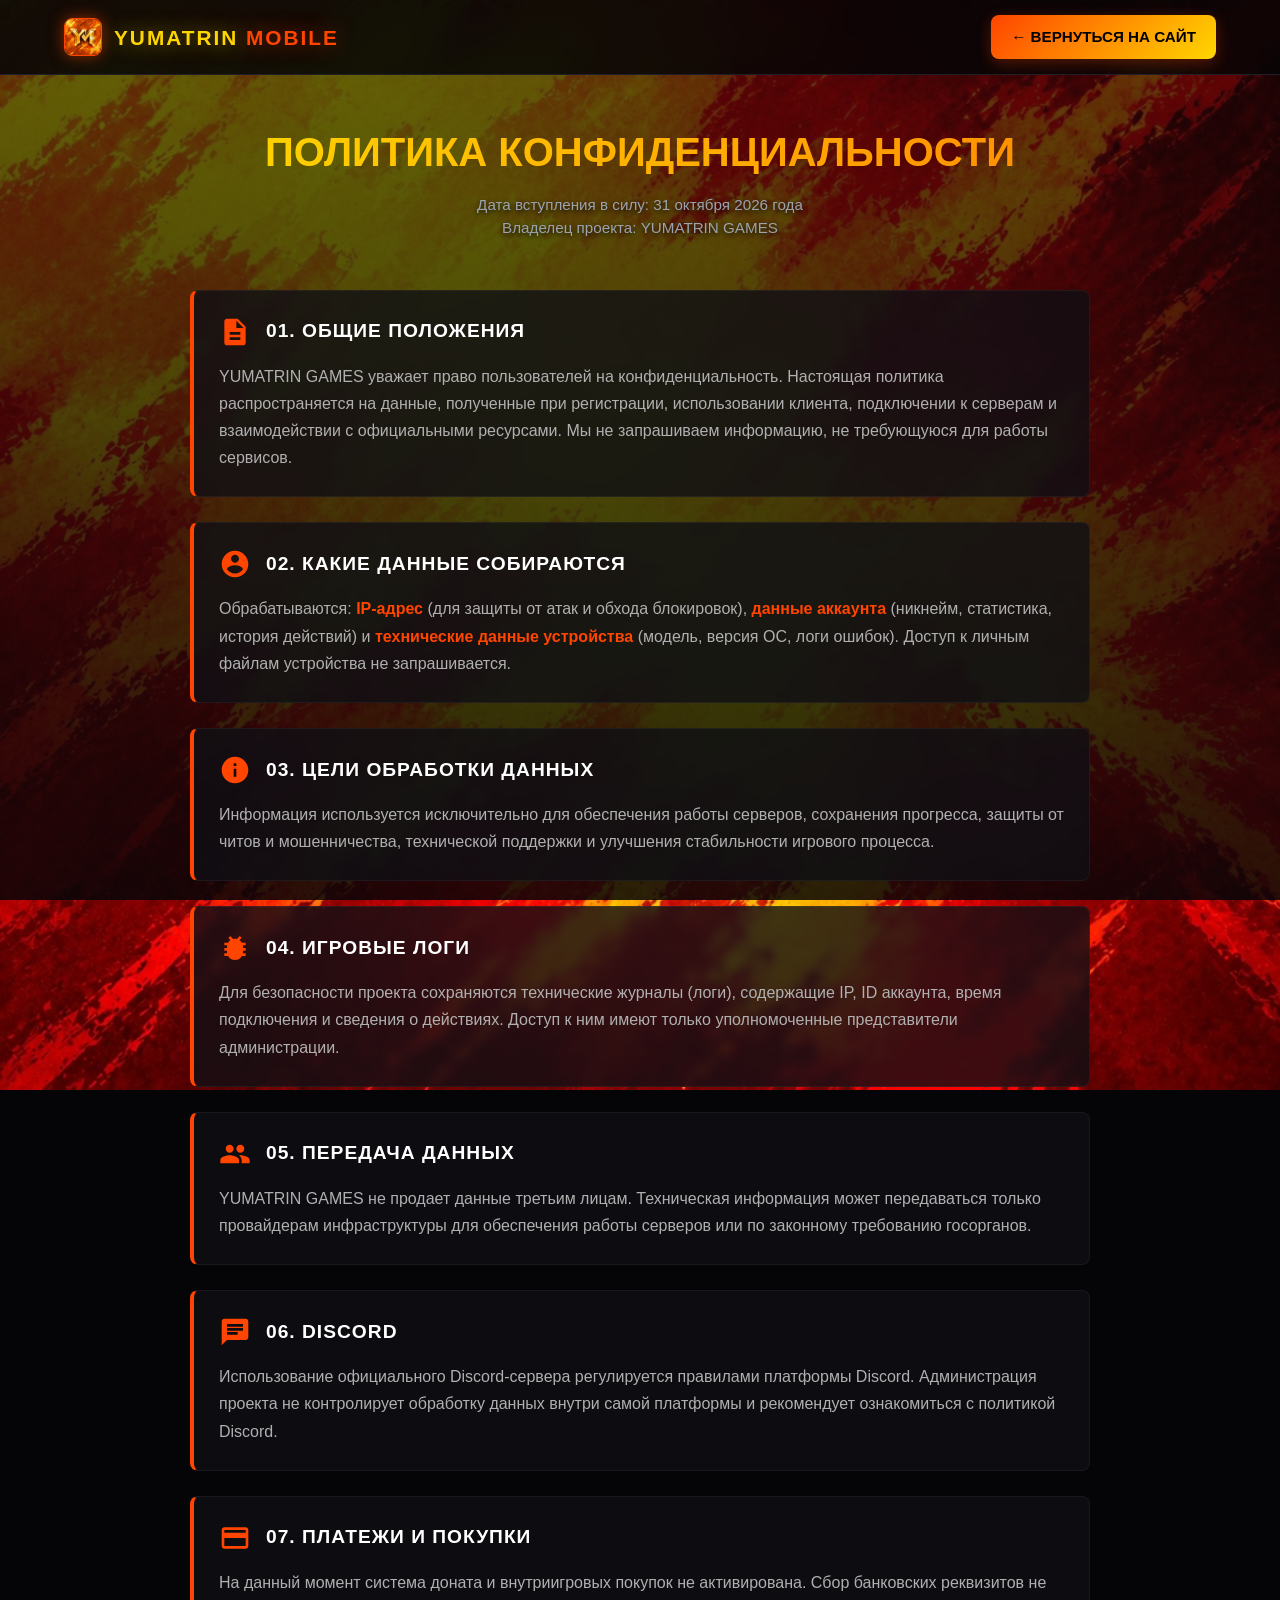
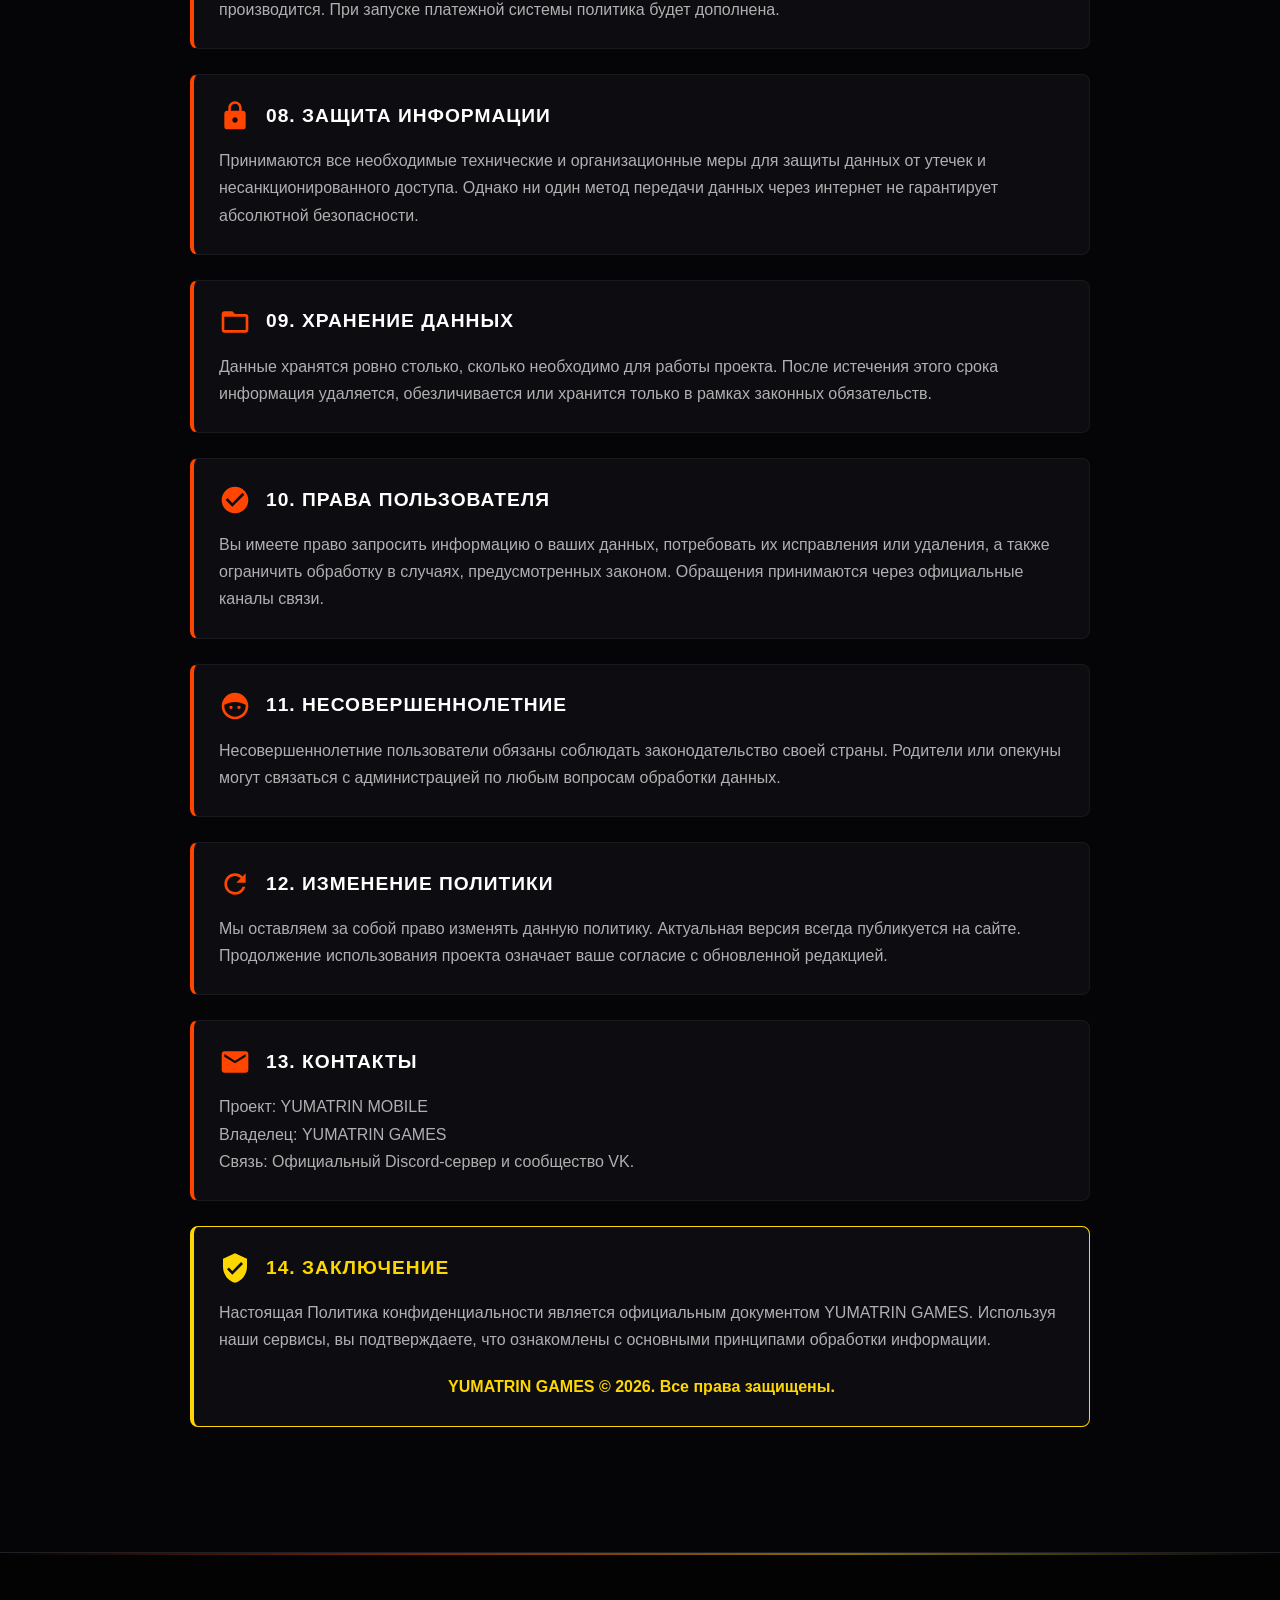
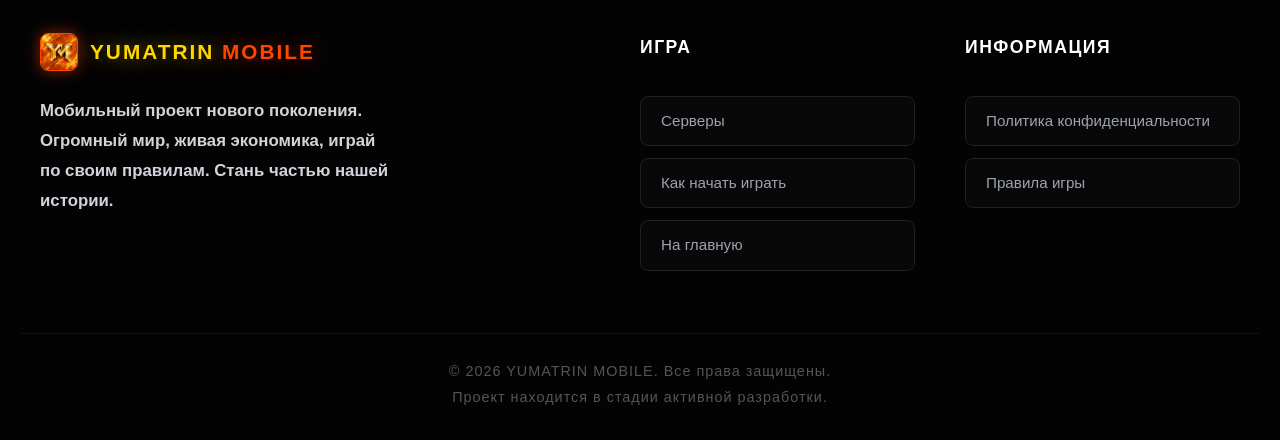
==== commit 1723539c: "Add files via upload" ====
--- a/policy.html
+++ b/policy.html
@@ -13,7 +13,7 @@
             <span><span class="title-yellow">YUMATRIN</span> <span class="title-orange">MOBILE</span></span>
         </div>
     </div>
-    <a href="index.html" class="hero-btn primary" style="padding: 10px 20px; font-size: 1rem; text-decoration: none;">Вернуться на сайт</a>
+    <a href="index.html" class="header-back-btn">← Вернуться на сайт</a>
 </header>
 
 <div class="policy-page">
@@ -135,6 +135,32 @@
 </div>
 </div></div>
 
+<footer id="footer">
+    <div class="footer-container">
+        <div class="footer-col-main">
+            <div class="logo-container">
+                <img src="IMAGE/logo.jpg" alt="YM">
+                <span><span class="title-yellow">YUMATRIN</span> <span class="title-orange">MOBILE</span></span>
+            </div>
+            <p>Мобильный проект нового поколения. Огромный мир, живая экономика, играй по своим правилам. Стань частью нашей истории.</p>
+        </div>
+        <div class="footer-col">
+            <h4>Игра</h4>
+            <a href="index.html#servers">Серверы</a>
+            <a href="index.html#download-section">Как начать играть</a>
+            <a href="index.html">На главную</a>
+        </div>
+        <div class="footer-col">
+            <h4>Информация</h4>
+            <a href="policy.html">Политика конфиденциальности</a>
+            <a href="rules.html">Правила игры</a>
+        </div>
+    </div>
+    <div class="copyright">
+        <p>&copy; 2026 YUMATRIN MOBILE. Все права защищены.<br>Проект находится в стадии активной разработки.</p>
+    </div>
+</footer>
+
 <script src="script.js"></script>
 </body>
 </html>
--- a/style.css
+++ b/style.css
@@ -50,14 +50,10 @@
 .nav-menu { position: fixed; top: 0; left: -320px; width: 320px; height: 100vh; background: #08080b; border-right: 1px solid var(--border); display: flex; flex-direction: column; padding: 100px 30px; gap: 15px; transition: left 0.4s cubic-bezier(0.4, 0, 0.2, 1); z-index: 999; box-shadow: 10px 0 50px rgba(0,0,0,0.9); }
 .nav-menu.active { left: 0; }
 .nav-menu a { color: var(--text); text-decoration: none; font-size: 1.1rem; font-weight: 600; transition: all 0.3s ease; display: block; padding: 15px 20px; border-radius: 10px; border: 1px solid var(--border); text-transform: uppercase; letter-spacing: 1px; cursor: pointer; background: rgba(255,255,255,0.02); position: relative; overflow: hidden; }
-.nav-menu a:nth-child(1):hover { color: #000; background: var(--gold); border-color: var(--gold); box-shadow: 0 5px 15px rgba(255, 215, 0, 0.3); transform: translateX(5px); }
-.nav-menu a:nth-child(2):hover { color: #000; background: #00d2ff; border-color: #00d2ff; box-shadow: 0 5px 15px rgba(0, 210, 255, 0.3); transform: translateX(5px); }
-.nav-menu a:nth-child(3):hover { color: #000; background: #00e676; border-color: #00e676; box-shadow: 0 5px 15px rgba(0, 230, 118, 0.3); transform: translateX(5px); }
+.nav-menu a:hover { color: #000; background: var(--gold); border-color: var(--gold); box-shadow: 0 5px 15px rgba(255, 215, 0, 0.3); transform: translateX(5px); }
 .menu-donate-btn { display: flex !important; align-items: center; justify-content: space-between; border-left: 3px solid var(--gold) !important; background: linear-gradient(90deg, rgba(255,215,0,0.05) 0%, rgba(255,255,255,0.02) 100%) !important; }
-.nav-menu a:nth-child(4):hover { color: #fff; background: rgba(255, 215, 0, 0.15); border-color: var(--gold); box-shadow: 0 0 20px rgba(255, 215, 0, 0.4); transform: translateX(5px); }
+.menu-donate-btn:hover { background: rgba(255, 215, 0, 0.15) !important; color: #fff !important; border-color: var(--gold) !important; box-shadow: 0 0 20px rgba(255, 215, 0, 0.4) !important; }
 .menu-x2-badge { background: linear-gradient(45deg, #ff0055, #ff4500); color: #fff; font-size: 0.75rem; font-weight: 900; padding: 4px 10px; border-radius: 6px; letter-spacing: 1px; box-shadow: 0 0 10px rgba(255,0,85,0.5); animation: pulseBadge 2s infinite; }
-.nav-menu a:nth-child(5):hover { color: #000; background: #ff9100; border-color: #ff9100; box-shadow: 0 5px 15px rgba(255, 145, 0, 0.3); transform: translateX(5px); }
-.nav-menu a:nth-child(6):hover { color: #fff; background: #ff0055; border-color: #ff0055; box-shadow: 0 0 20px rgba(255, 0, 85, 0.5); transform: translateX(5px); }
 
 /* --- ГЛАВНЫЙ ЭКРАН --- */
 .hero { min-height: 100vh; display: flex; flex-direction: column; justify-content: center; align-items: center; text-align: center; padding: 120px 20px 60px; position: relative; background: radial-gradient(circle at 50% 50%, rgba(255, 69, 0, 0.15) 0%, transparent 60%); animation: bgPulse 10s infinite alternate; }
@@ -91,41 +87,20 @@
 .btn-register:hover { background: var(--gold); color: #000; box-shadow: 0 0 30px rgba(255,215,0,0.6); transform: translateY(-2px) scale(1.02); }
 .btn-register:active { transform: translateY(2px) scale(0.98); }
 
+/* --- СКАЧИВАНИЕ (НОВЫЙ СПИСОК) --- */
 .download-section { padding: 80px 20px; background: var(--bg); }
-.platforms-grid { display: grid; grid-template-columns: repeat(3, 1fr); gap: 20px; max-width: 1100px; margin: 0 auto; }
-.platform-card { background: var(--bg-card); border: 1px solid var(--border); border-radius: 18px; padding: 30px 25px; cursor: pointer; transition: all 0.4s cubic-bezier(0.175, 0.885, 0.32, 1.275); display: flex; align-items: center; gap: 20px; position: relative; overflow: hidden; box-shadow: 0 10px 20px rgba(0,0,0,0.2); }
-.platform-card::before { content: ''; position: absolute; top: 0; left: -150%; width: 50%; height: 100%; background: linear-gradient(to right, rgba(255,255,255,0) 0%, rgba(255,255,255,0.15) 50%, rgba(255,255,255,0) 100%); transform: skewX(-25deg); transition: 0.7s; z-index: 0; }
-.platform-card:hover::before { left: 150%; }
-.platform-card:hover { transform: translateY(-8px) scale(1.03); background: #15151a; }
-.platform-card img { transition: all 0.4s cubic-bezier(0.175, 0.885, 0.32, 1.275); z-index: 1; }
-.platform-text { z-index: 1; }
-.platform-name { font-size: 1.3rem; font-weight: 900; letter-spacing: 1px; transition: 0.3s; }
-.platform-desc { font-size: 0.85rem; color: var(--text-muted); transition: 0.3s; }
-.platform-card.google-play:hover { border-color: #ff3b30; box-shadow: 0 15px 35px rgba(255, 59, 48, 0.4), inset 0 0 15px rgba(255, 59, 48, 0.1); }
-.platform-card.google-play:hover img { transform: scale(1.2) rotate(-10deg); filter: drop-shadow(0 0 15px #ff3b30); }
-.platform-card.google-play:hover .platform-name { color: #ff3b30; }
-.platform-card.google-play:hover .platform-desc { color: #ff8a80; }
-.platform-card.android:hover { border-color: #3DDC84; box-shadow: 0 15px 35px rgba(61, 220, 132, 0.4), inset 0 0 15px rgba(61, 220, 132, 0.1); }
-.platform-card.android:hover img { transform: scale(1.2) rotate(10deg); filter: drop-shadow(0 0 15px #3DDC84); }
-.platform-card.android:hover .platform-name { color: #3DDC84; }
-.platform-card.android:hover .platform-desc { color: #a5d6a7; }
-.platform-card.apple:hover { border-color: #ffffff; box-shadow: 0 15px 35px rgba(255, 255, 255, 0.3), inset 0 0 15px rgba(255, 255, 255, 0.1); }
-.platform-card.apple:hover img { transform: scale(1.2) rotate(-10deg); filter: drop-shadow(0 0 15px #ffffff); }
-.platform-card.apple:hover .platform-name { color: #ffffff; }
-.platform-card.apple:hover .platform-desc { color: #e0e0e0; }
-.platform-card.rustore:hover { border-color: #0077FF; box-shadow: 0 15px 35px rgba(0, 119, 255, 0.4), inset 0 0 15px rgba(0, 119, 255, 0.1); }
-.platform-card.rustore:hover img { transform: scale(1.2) rotate(10deg); filter: drop-shadow(0 0 15px #0077FF); }
-.platform-card.rustore:hover .platform-name { color: #0077FF; }
-.platform-card.rustore:hover .platform-desc { color: #82b1ff; }
-.platform-card.windows:hover { border-color: #00A4EF; box-shadow: 0 15px 35px rgba(0, 164, 239, 0.4), inset 0 0 15px rgba(0, 164, 239, 0.1); }
-.platform-card.windows:hover img { transform: scale(1.2) rotate(-10deg); filter: drop-shadow(0 0 15px #00A4EF); }
-.platform-card.windows:hover .platform-name { color: #00A4EF; }
-.platform-card.windows:hover .platform-desc { color: #80d8ff; }
-.platform-card.macos:hover { border-color: #ffffff; box-shadow: 0 15px 35px rgba(255, 255, 255, 0.3), inset 0 0 15px rgba(255, 255, 255, 0.1); }
-.platform-card.macos:hover img { transform: scale(1.2) rotate(-10deg); filter: drop-shadow(0 0 15px #ffffff); }
-.platform-card.macos:hover .platform-name { color: #ffffff; }
-.platform-card.macos:hover .platform-desc { color: #e0e0e0; }
-
+.download-list-grid { display: flex; flex-direction: column; gap: 15px; max-width: 700px; margin: 0 auto; }
+.download-row { display: flex; align-items: center; gap: 20px; background: var(--bg-card); border: 1px solid var(--border); border-radius: 16px; padding: 20px 25px; cursor: pointer; transition: all 0.3s ease; position: relative; overflow: hidden; box-shadow: 0 5px 15px rgba(0,0,0,0.3); }
+.download-row::before { content: ''; position: absolute; top: 0; left: -100%; width: 50%; height: 100%; background: linear-gradient(to right, transparent, rgba(255,255,255,0.05), transparent); transform: skewX(-25deg); transition: 0.5s; }
+.download-row:hover::before { left: 150%; }
+.download-row:hover { transform: translateX(10px); background: #15151a; border-color: var(--gold); box-shadow: 0 10px 25px rgba(255, 215, 0, 0.15); }
+.download-row img { width: 45px; height: 45px; object-fit: contain; border-radius: 8px; z-index: 1; }
+.download-info { z-index: 1; }
+.download-name { font-size: 1.2rem; font-weight: 800; color: #fff; transition: 0.3s; }
+.download-row:hover .download-name { color: var(--gold); }
+.download-desc { font-size: 0.9rem; color: var(--text-muted); }
+
+/* --- СОЦСЕТИ --- */
 .socials-wrapper { padding: 80px 20px; background: #08080a; max-width: 1200px; margin: 0 auto; }
 .social-group h3 { font-size: 1.4rem; margin-bottom: 25px; text-align: center; color: var(--text-muted); text-transform: uppercase; letter-spacing: 2px; font-weight: 700; }
 .social-grid { display: flex; justify-content: center; gap: 20px; flex-wrap: wrap; }
@@ -143,83 +118,41 @@
 .social-card.tg:hover { border-color: #229ED9; color: #229ED9; box-shadow: 0 15px 30px rgba(34, 158, 217, 0.4); }
 .social-card.tg:hover svg { background: #229ED9; fill: #fff; transform: rotate(15deg) scale(1.1); }
 
+/* --- ФУТЕР --- */
 footer { background: #030304; padding: 80px 20px 30px; border-top: 1px solid var(--border); position: relative; }
 footer::before { content: ""; position: absolute; top: 0; left: 0; width: 100%; height: 2px; background: linear-gradient(90deg, transparent, var(--accent), var(--gold), transparent); opacity: 0.5; }
 .footer-container { max-width: 1200px; margin: 0 auto; display: grid; grid-template-columns: 2fr 1fr 1fr; gap: 50px; margin-bottom: 50px; }
 .footer-col-main { display: flex; flex-direction: column; gap: 15px; }
-.footer-col-main .logo-container { justify-content: flex-start; margin-bottom: 10px; animation: float-footer 4s ease-in-out infinite; }
-.footer-col-main p { color: #d1d5db; font-size: 1.05rem; line-height: 1.8; max-width: 350px; font-weight: 600; background: linear-gradient(90deg, #9ca3af, #ffffff, #ffd700, #ff4500, #9ca3af); background-size: 300% 100%; -webkit-background-clip: text; -webkit-text-fill-color: transparent; animation: textShimmer 4s linear infinite, float 5s ease-in-out infinite; }
-.footer-col h4 { color: var(--text); font-size: 1.1rem; text-transform: uppercase; letter-spacing: 1.5px; margin-bottom: 25px; font-weight: 800; padding-bottom: 10px; display: inline-block; animation: text-glow 3s infinite alternate; }
+.footer-col-main .logo-container { justify-content: flex-start; margin-bottom: 10px; }
+.footer-col-main p { color: #d1d5db; font-size: 1.05rem; line-height: 1.8; max-width: 350px; font-weight: 600; }
+.footer-col h4 { color: var(--text); font-size: 1.1rem; text-transform: uppercase; letter-spacing: 1.5px; margin-bottom: 25px; font-weight: 800; padding-bottom: 10px; display: inline-block; }
 .footer-col a { display: block; color: var(--text-muted); text-decoration: none; font-size: 0.95rem; padding: 12px 20px; margin-bottom: 12px; border-radius: 8px; border: 1px solid var(--border); transition: all 0.4s ease; cursor: pointer; background: rgba(255,255,255,0.02); position: relative; overflow: hidden; }
-.footer-col a::before { content: ''; position: absolute; top: 0; left: -100%; width: 50%; height: 100%; background: linear-gradient(to right, transparent, rgba(255,255,255,0.1), transparent); transform: skewX(-25deg); transition: 0.5s; }
-.footer-col a:hover::before { left: 150%; }
-.footer-col a:nth-child(2):hover { color: #000; background: var(--gold); border-color: var(--gold); box-shadow: 0 5px 15px rgba(255,215,0,0.4); transform: translateX(10px); }
-.footer-col a:nth-child(3):hover { color: #000; background: #00d2ff; border-color: #00d2ff; box-shadow: 0 5px 15px rgba(0,210,255,0.4); transform: translateX(10px); }
-.footer-col a:nth-child(4):hover { color: #fff; background: #b620e0; border-color: #b620e0; box-shadow: 0 5px 15px rgba(182,32,224,0.4); transform: translateX(10px); }
-.footer-col:last-of-type a:nth-child(2):hover { color: #fff; background: #5c6bc0; border-color: #5c6bc0; box-shadow: 0 5px 15px rgba(92,107,192,0.4); transform: translateX(10px); }
-.footer-col:last-of-type a:nth-child(3):hover { color: #000; background: #00e676; border-color: #00e676; box-shadow: 0 5px 15px rgba(0,230,118,0.4); transform: translateX(10px); }
-.copyright { text-align: center; color: #555; font-size: 0.85rem; padding-top: 25px; border-top: 1px solid #111; letter-spacing: 1px; margin-top: 40px; }
+.footer-col a:hover { color: #000; background: var(--gold); border-color: var(--gold); box-shadow: 0 5px 15px rgba(255,215,0,0.4); transform: translateX(10px); }
+
+/* НОВАЯ ВОДЯНКА (КАК НА СКРИНЕ 4) */
+.copyright { text-align: center; color: #555; font-size: 0.9rem; padding-top: 25px; border-top: 1px solid rgba(255, 255, 255, 0.05); letter-spacing: 1px; margin-top: 40px; line-height: 1.8; }
 
 /* =========================================
    ДОНАТ
    ========================================= */
-.donate-page {
-    background-image: linear-gradient(rgba(5, 5, 7, 0.85), rgba(5, 5, 7, 0.95)), url('IMAGE/bg-main.jpg');
-    background-size: cover;
-    background-position: center;
-    background-attachment: fixed;
-    background-repeat: no-repeat;
-    min-height: 100vh;
-    display: none;
-    opacity: 0;
-    transition: opacity 0.3s ease;
-    z-index: 2000;
-    position: fixed;
-    top: 0; left: 0; width: 100%; height: 100%;
-    overflow-y: auto;
-    padding-bottom: 20px;
-}
+.donate-page { background-image: linear-gradient(rgba(5, 5, 7, 0.85), rgba(5, 5, 7, 0.95)), url('IMAGE/bg-main.jpg'); background-size: cover; background-position: center; background-attachment: fixed; min-height: 100vh; display: none; opacity: 0; transition: opacity 0.3s ease; z-index: 2000; position: fixed; top: 0; left: 0; width: 100%; height: 100%; overflow-y: auto; padding-bottom: 20px; }
 .donate-page.active { display: flex; flex-direction: column; align-items: center; opacity: 1; }
-
 .donate-hero { padding: 30px 20px 10px; text-align: center; }
 .donate-hero p { color: var(--text-muted); font-size: 1rem; margin: 0; }
 .donate-badge-top { display: inline-block; background: rgba(255, 69, 0, 0.1); border: 1px solid var(--accent); color: var(--accent); padding: 6px 20px; border-radius: 30px; font-weight: bold; margin-bottom: 10px; letter-spacing: 1px; text-transform: uppercase; font-size: 0.85rem; box-shadow: 0 0 15px rgba(255, 69, 0, 0.3); }
-
 .donate-choice-grid { display: flex; justify-content: center; align-items: stretch; gap: 30px; max-width: 1000px; width: 100%; margin: 10px auto 20px; padding: 0 20px; flex-wrap: wrap; }
-
 .donate-choice-card { background: #0b0b0f; border: 1px solid rgba(255, 215, 0, 0.2); border-radius: 20px; padding: 0; text-align: center; cursor: pointer; transition: all 0.4s cubic-bezier(0.175, 0.885, 0.32, 1.275); flex: 1 1 320px; max-width: 380px; position: relative; overflow: hidden; display: flex; flex-direction: column; box-shadow: 0 10px 40px rgba(0,0,0,0.6); }
 .donate-choice-card:hover { transform: translateY(-10px) scale(1.02); border-color: var(--gold); box-shadow: 0 20px 50px rgba(255, 215, 0, 0.2); }
-
 .choice-img-wrapper { width: 100%; height: 520px; position: relative; overflow: hidden; flex-shrink: 0; }
 .choice-img-wrapper img { width: 100%; height: 100%; object-fit: cover; object-position: center top; transition: transform 0.6s ease; }
 .donate-choice-card:hover .choice-img-wrapper img { transform: scale(1.08); }
-
 .donate-choice-card h3 { font-size: 1.5rem; color: var(--gold); margin: 15px 0 5px 0; font-weight: 900; text-transform: uppercase; letter-spacing: 1px; text-shadow: 0 0 10px rgba(255, 215, 0, 0.3); padding: 0 15px; }
 .donate-choice-card p { color: var(--text-muted); font-size: 0.95rem; margin-bottom: 20px; padding: 0 15px; }
-
 .hover-emoji { position: absolute; top: 15px; right: 15px; font-size: 2.5rem; opacity: 0; transform: translateY(20px) scale(0.5); transition: all 0.5s ease; pointer-events: none; z-index: 10; filter: drop-shadow(0 0 10px rgba(0,0,0,0.8)); }
 .donate-choice-card:hover .hover-emoji { opacity: 1; transform: translateY(0) scale(1.2) rotate(10deg); }
-
 .donate-back-bottom { text-align: center; margin-bottom: 20px; }
-.btn-close-page { 
-    background: linear-gradient(90deg, #ff0055, #ff4500); 
-    color: #fff; 
-    font-size: 1rem; 
-    padding: 12px 30px; 
-    border-radius: 50px; 
-    cursor: pointer; 
-    transition: all 0.3s ease; 
-    font-weight: 900; 
-    text-transform: uppercase; 
-    letter-spacing: 1px; 
-    border: none; 
-    box-shadow: 0 5px 15px rgba(255,0,85,0.4); 
-}
-.btn-close-page:hover { 
-    transform: translateY(-3px) scale(1.05); 
-    box-shadow: 0 10px 30px rgba(255,0,85,0.6); 
-    background: linear-gradient(90deg, #ff4500, #ff0055); 
-}
+.btn-close-page { background: linear-gradient(90deg, #ff0055, #ff4500); color: #fff; font-size: 1rem; padding: 12px 30px; border-radius: 50px; cursor: pointer; transition: all 0.3s ease; font-weight: 900; text-transform: uppercase; letter-spacing: 1px; border: none; box-shadow: 0 5px 15px rgba(255,0,85,0.4); }
+.btn-close-page:hover { transform: translateY(-3px) scale(1.05); box-shadow: 0 10px 30px rgba(255,0,85,0.6); background: linear-gradient(90deg, #ff4500, #ff0055); }
 
 /* =========================================
    МОДАЛКИ
@@ -401,14 +334,24 @@
 .world-content[id="tab-crime"] .world-info-card:nth-child(4) .card-icon { background: rgba(92, 107, 192, 0.1); color: #5c6bc0; }
 
 /* =========================================
-   СТРАНИЦЫ "ПРАВИЛА" И "ПОЛИТИКА"
+   СТРАНИЦЫ "ПРАВИЛА" И "ПОЛИТИКА" (С ФОНОМ!)
    ========================================= */
-.policy-page { min-height: 100vh; padding: 40px 20px 100px 20px; display: flex; justify-content: center; }
+.policy-page { 
+    min-height: 100vh; 
+    padding: 40px 20px 100px 20px; 
+    display: flex; 
+    justify-content: center;
+    background-image: linear-gradient(rgba(5, 5, 7, 0.6), rgba(5, 5, 7, 0.85)), url('IMAGE/bg-main.jpg');
+    background-size: cover;
+    background-position: center;
+    background-attachment: fixed;
+    background-repeat: no-repeat;
+}
 .policy-container { width: 100%; max-width: 900px; }
 .policy-main-title { text-align: center; font-size: 2.5rem; font-weight: 800; margin-bottom: 10px; background: linear-gradient(90deg, #ffd700, #ff8c00, #ffd700); background-size: 200% auto; -webkit-background-clip: text; -webkit-text-fill-color: transparent; animation: shineGold 3s linear infinite; }
 @keyframes shineGold { to { background-position: 200% center; } }
-.policy-subtitle { text-align: center; color: var(--text-muted); margin-bottom: 50px; font-size: 0.95rem; line-height: 1.5; }
-.policy-card { background: rgba(15, 15, 20, 0.8); border: 1px solid rgba(255, 255, 255, 0.05); border-left: 4px solid var(--accent); border-radius: 8px; padding: 25px; margin-bottom: 25px; transition: all 0.4s ease; position: relative; overflow: hidden; }
+.policy-subtitle { text-align: center; color: var(--text-muted); margin-bottom: 50px; font-size: 0.95rem; line-height: 1.5; text-shadow: 0 2px 5px rgba(0,0,0,0.8); }
+.policy-card { background: rgba(15, 15, 20, 0.8); border: 1px solid rgba(255, 255, 255, 0.05); border-left: 4px solid var(--accent); border-radius: 8px; padding: 25px; margin-bottom: 25px; transition: all 0.4s ease; position: relative; overflow: hidden; backdrop-filter: blur(5px); }
 .policy-card::before { content: ''; position: absolute; top: 0; left: -100%; width: 100%; height: 100%; background: linear-gradient(90deg, transparent, rgba(255, 255, 255, 0.05), transparent); transition: all 0.6s ease; }
 .policy-card:hover::before { left: 100%; }
 .policy-card:hover { transform: translateX(5px); border-left-color: var(--gold); box-shadow: -10px 10px 30px rgba(0,0,0,0.5), 0 0 15px rgba(255, 215, 0, 0.1); background: rgba(20, 20, 25, 0.9); }
@@ -422,7 +365,7 @@
 
 /* Аккордеон правил (rules.html) */
 .rules-accordion { display: flex; flex-direction: column; gap: 12px; }
-.rule-item { background: rgba(14, 14, 19, 0.85); border: 1px solid var(--border); border-radius: 14px; overflow: hidden; transition: all 0.3s ease; }
+.rule-item { background: rgba(14, 14, 19, 0.85); border: 1px solid var(--border); border-radius: 14px; overflow: hidden; transition: all 0.3s ease; backdrop-filter: blur(5px); }
 .rule-item[open] { border-color: var(--gold); box-shadow: 0 0 20px rgba(255, 215, 0, 0.1); }
 .rule-header { padding: 18px 20px; cursor: pointer; display: flex; align-items: center; gap: 15px; font-weight: 700; color: var(--text); list-style: none; user-select: none; }
 .rule-header::-webkit-details-marker { display: none; }
@@ -476,7 +419,6 @@
     .footer-col-main { grid-column: span 2; text-align: center; align-items: center; }
     .footer-col-main p { text-align: center; }
     .footer-col-main .logo-container { justify-content: center; }
-    .platforms-grid { grid-template-columns: 1fr 1fr; }
     .donate-choice-card { flex: 1 1 300px; }
     .choice-img-wrapper { height: 460px; }
     .world-container { flex-direction: column; }
@@ -506,13 +448,11 @@
     .server-card { padding: 25px 20px; }
     .server-name { font-size: 1.2rem; flex-wrap: wrap; gap: 10px; }
 
-    .platforms-grid { grid-template-columns: 1fr; }
     .download-section { padding: 60px 15px; }
-    .platform-card { padding: 20px 18px; }
-    .platform-name { font-size: 1.1rem; }
-    .platform-desc { font-size: 0.8rem; }
-    .platform-card img { width: 38px; height: 38px; }
-    .download-category-title { font-size: 1.2rem; }
+    .download-row { padding: 15px; gap: 15px; }
+    .download-row img { width: 35px; height: 35px; }
+    .download-name { font-size: 1.1rem; }
+    .download-desc { font-size: 0.8rem; }
 
     .socials-wrapper { padding: 60px 15px; }
     .social-card { min-width: 140px; padding: 12px 18px; font-size: 0.95rem; }
@@ -597,13 +537,7 @@
 .world-content { display: none; }
 .world-content.active { display: block !important; }
 
-/* === НОВЫЕ ФИКСЫ === */
-.download-category { max-width: 1100px; margin: 0 auto 30px auto; }
-.download-category-title { font-size: 1.4rem; color: var(--text); margin-bottom: 20px; padding-left: 10px; border-left: 4px solid var(--gold); text-transform: uppercase; letter-spacing: 1px; }
-
-.copyright { text-align: center; color: #9ca3af; font-size: 0.9rem; padding-top: 30px; border-top: 1px solid rgba(255, 255, 255, 0.05); margin-top: 50px; display: flex; flex-direction: column; gap: 8px; }
-.footer-watermark { font-size: 1.2rem; font-weight: 900; text-transform: uppercase; letter-spacing: 3px; background: linear-gradient(90deg, var(--gold), var(--accent)); -webkit-background-clip: text; -webkit-text-fill-color: transparent; margin-bottom: 5px; animation: shineGold 3s linear infinite; background-size: 200% auto; }
-
+/* Красивые иконки */
 .world-tab svg.tab-icon { width: 24px; height: 24px; transition: all 0.4s cubic-bezier(0.175, 0.885, 0.32, 1.275); fill: currentColor; }
 .world-tab.active svg.tab-icon, .world-tab:hover svg.tab-icon { transform: scale(1.2) rotate(5deg); }
 .world-tab[data-color="main"] svg.tab-icon { color: #ffd700; filter: drop-shadow(0 0 8px rgba(255, 215, 0, 0.6)); }
